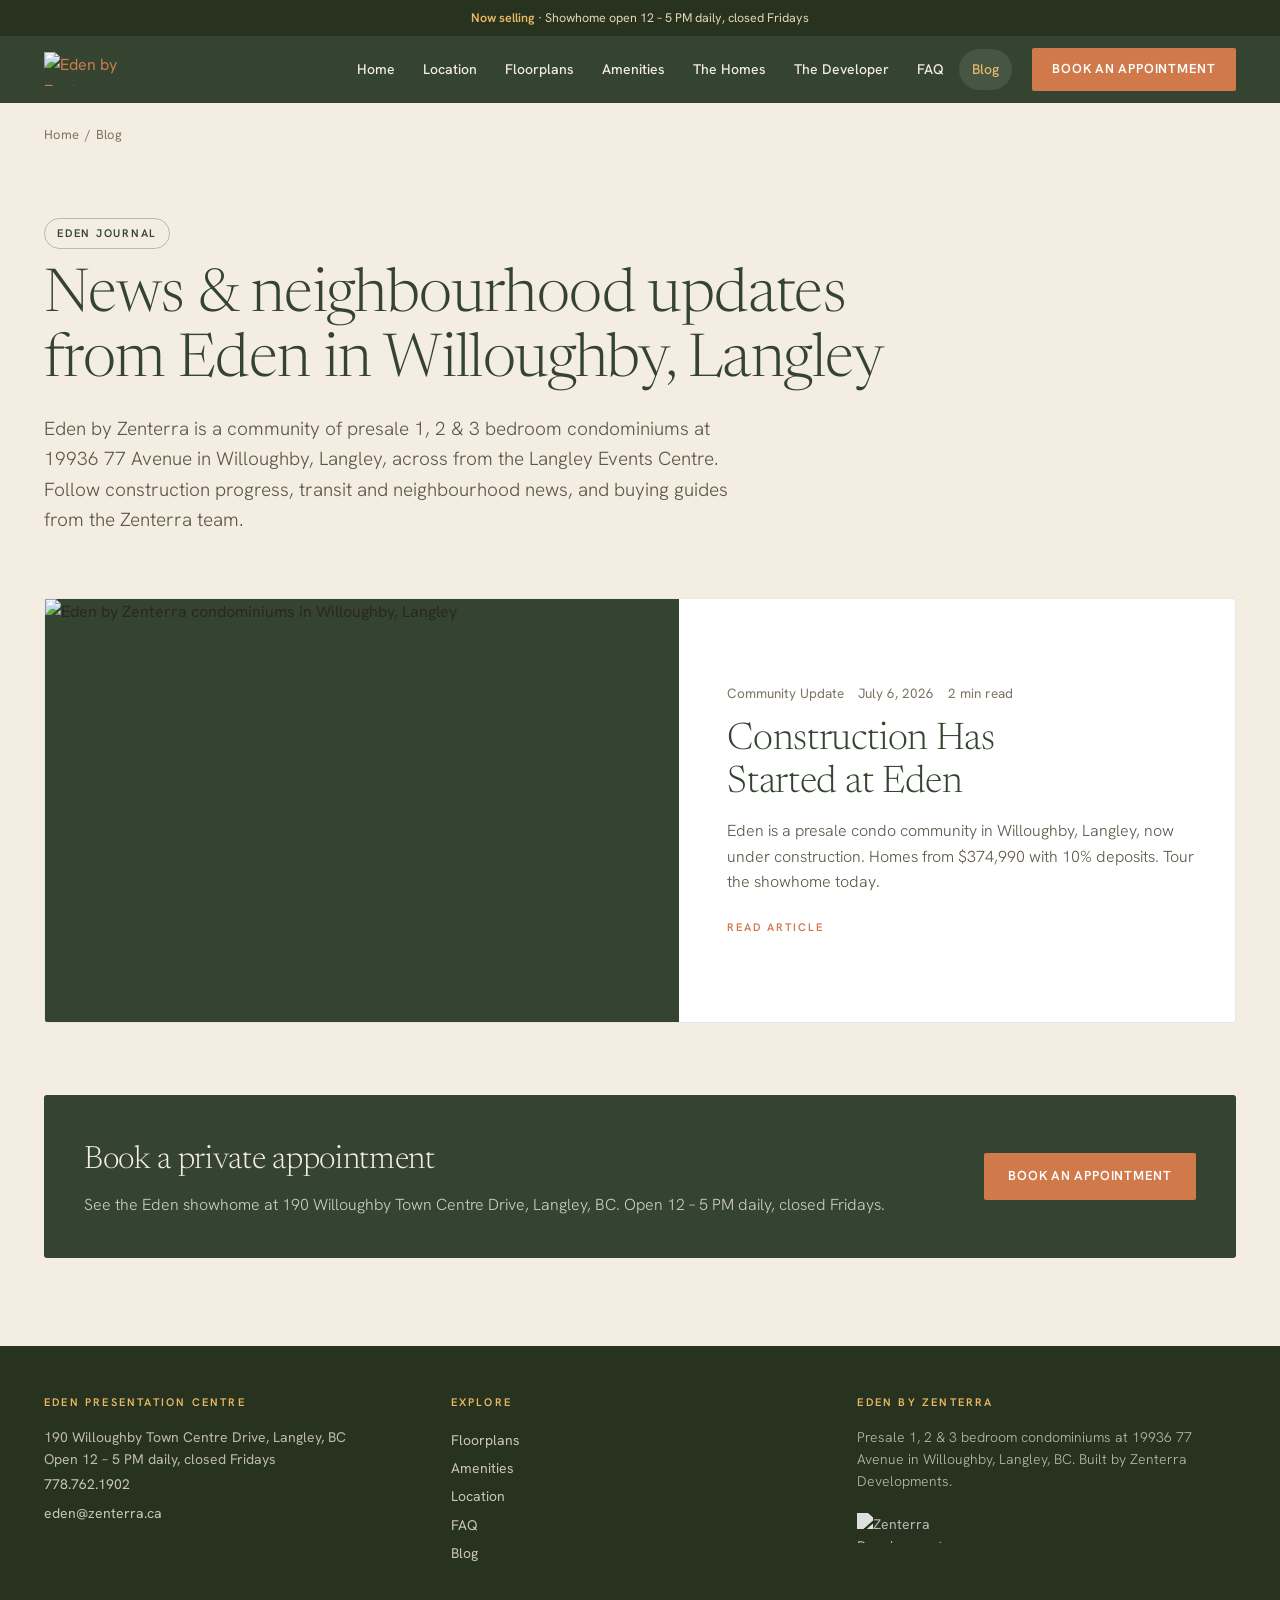
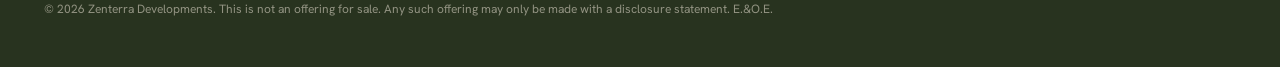
==== blog/index.html @ e9883ca7 "Add the static Eden blog so /blog stops 404ing. Vercel serves this repository root with cleanUrls an" ====
<!DOCTYPE html>
<html lang="en-CA">
<head>
<meta charset="utf-8">
<meta name="viewport" content="width=device-width, initial-scale=1, viewport-fit=cover">
<title>Eden by Zenterra Blog | Willoughby, Langley Condo News &amp; Updates</title>
<meta name="description" content="News, construction updates and neighbourhood guides for Eden by Zenterra, presale 1, 2 &amp; 3 bedroom condos in Willoughby, Langley, BC.">
<link rel="canonical" href="https://www.edenbyzenterra.ca/blog">
<meta name="robots" content="index, follow, max-image-preview:large, max-snippet:-1, max-video-preview:-1">
<link rel="alternate" type="application/rss+xml" title="Eden by Zenterra Blog" href="https://www.edenbyzenterra.ca/blog/feed.xml">
<meta property="og:site_name" content="Eden by Zenterra">
<meta property="og:locale" content="en_CA">
<meta property="og:type" content="website">
<meta property="og:title" content="Eden by Zenterra Blog">
<meta property="og:description" content="News, construction updates and neighbourhood guides for Eden by Zenterra, presale 1, 2 &amp; 3 bedroom condos in Willoughby, Langley, BC.">
<meta property="og:url" content="https://www.edenbyzenterra.ca/blog">
<meta property="og:image" content="https://zenterra.ca/wp-content/uploads/2026/08/Eden-1.png">
<meta name="twitter:card" content="summary_large_image">
<meta name="twitter:site" content="@ZenterraDev">
<link rel="preconnect" href="https://res.cloudinary.com">
<link rel="preconnect" href="https://fonts.googleapis.com">
<link rel="preconnect" href="https://fonts.gstatic.com" crossorigin>
<link rel="preload" as="image" href="https://zenterra.ca/wp-content/uploads/2026/08/Eden-1.png" fetchpriority="high">
<link href="https://fonts.googleapis.com/css2?family=Newsreader:opsz,wght@6..72,300;6..72,400;6..72,500&amp;family=Hanken+Grotesk:wght@300;400;500;600&amp;display=swap" rel="stylesheet">
<style>
:root{--moss:#344431;--moss-2:#28331f;--sage:#949575;--terra:#d07a4c;--clay:#b0765e;--wheat:#e8b866;--sand:#e4d4b4;--ivory:#f4ede1;--ivory-2:#efe6d6;--ink:#2b2721;--muted:#5c5647;--serif:'Newsreader',Georgia,'Times New Roman',serif;--sans:'Hanken Grotesk',system-ui,-apple-system,sans-serif}
*{box-sizing:border-box}html{-webkit-text-size-adjust:100%}body{margin:0;font-family:var(--sans);color:var(--ink);background:var(--ivory);-webkit-font-smoothing:antialiased;line-height:1.6}
a{color:var(--terra);text-decoration:none}a:hover{color:var(--clay)}img{max-width:100%;height:auto;display:block}
.skip{position:absolute;left:-9999px}.skip:focus{left:16px;top:16px;z-index:99;background:#fff;padding:10px 14px}
.hd{position:sticky;top:0;z-index:40;background:var(--moss);color:var(--ivory)}
.ann{background:var(--moss-2);color:var(--sand);font-size:12.5px;text-align:center;padding:8px 16px;cursor:default}.ann strong{color:var(--wheat);font-weight:600}
.bar{max-width:1240px;margin:0 auto;padding:12px 24px;display:flex;align-items:center;gap:20px}
.logo img{height:34px;width:auto}.nav{display:flex;gap:2px;margin-left:auto;flex-wrap:nowrap}
.nav a{white-space:nowrap;color:var(--ivory);font-size:14px;font-weight:500;padding:8px 12px;border-radius:999px;border:1px solid transparent;transition:background .25s,border-color .25s}
.nav a:hover{color:#fff;background:rgba(255,255,255,.14);border-color:rgba(255,255,255,.3)}.nav a[aria-current]{color:var(--wheat);background:rgba(255,255,255,.09)}
.btn{white-space:nowrap;display:inline-flex;align-items:center;justify-content:center;gap:8px;background:var(--terra);color:#fff;padding:13px 24px;border-radius:2px;font-size:13px;letter-spacing:.06em;text-transform:uppercase;font-weight:600;transition:background .2s}.btn:hover{background:var(--clay);color:#fff}
.btn-ghost{background:transparent;border:1px solid rgba(52,68,49,.35);color:var(--moss)}.btn-ghost:hover{background:var(--moss);color:var(--ivory)}
.hd .btn{padding:11px 20px}
@media(max-width:1180px){.nav{display:none}.hd .btn{margin-left:auto;padding:10px 14px;font-size:12px}}
.wrap{max-width:1240px;margin:0 auto;padding:0 24px}
.crumbs{font-size:13px;color:#7c7563;padding:22px 0 0;display:flex;flex-wrap:wrap;gap:6px}.crumbs a{color:#7c7563}.crumbs a:hover{color:var(--moss)}
.pill{white-space:nowrap;display:inline-block;font-size:11px;letter-spacing:.16em;text-transform:uppercase;font-weight:600;color:var(--moss);border:1px solid rgba(52,68,49,.3);border-radius:999px;padding:6px 12px}
h1,h2,h3{font-family:var(--serif);font-weight:300;color:var(--moss);letter-spacing:-.01em;text-wrap:balance}
.lede{font-size:clamp(17px,1.6vw,19px);color:var(--muted);font-weight:300;max-width:720px;text-wrap:pretty}
.meta{font-size:13.5px;color:#7c7563;display:flex;flex-wrap:wrap;gap:6px 14px}
.bhero{padding:clamp(36px,6vw,72px) 0 clamp(28px,4vw,44px)}.bhero h1{font-size:clamp(34px,5vw,60px);line-height:1.08;margin:16px 0 18px}
.feat{display:grid;grid-template-columns:minmax(0,1.25fr) minmax(0,1fr);gap:clamp(22px,4vw,48px);align-items:center;background:#fff;border:1px solid rgba(52,68,49,.12);border-radius:3px;overflow:hidden;color:inherit;transition:box-shadow .3s,transform .3s}
.feat:hover,.card:hover{box-shadow:0 14px 32px rgba(28,38,26,.14);transform:translateY(-3px);color:inherit}
.feat .ph{aspect-ratio:3/2;background:var(--moss)}.feat .ph img,.card .ph img{width:100%;height:100%;object-fit:cover}.feat .tx{padding:clamp(22px,3vw,40px) clamp(22px,3vw,40px) clamp(22px,3vw,40px) 0}
.feat h2{font-size:clamp(26px,3vw,38px);line-height:1.15;margin:14px 0 12px}.feat p{color:var(--muted);font-weight:300;margin:0 0 18px}
@media(max-width:820px){.feat{grid-template-columns:1fr}.feat .tx{padding:0 22px 26px}}
.grid{display:grid;grid-template-columns:repeat(auto-fill,minmax(min(100%,320px),1fr));gap:clamp(18px,2.4vw,28px);margin:clamp(28px,4vw,44px) 0 0}
.card{background:#fff;border:1px solid rgba(52,68,49,.1);border-radius:3px;overflow:hidden;color:inherit;display:flex;flex-direction:column;transition:box-shadow .3s,transform .3s}.card .ph{aspect-ratio:3/2;background:var(--moss)}
.card .tx{padding:20px 22px 24px;display:flex;flex-direction:column;gap:10px;flex:1}.card h3{font-size:22px;line-height:1.2;margin:0;font-weight:400}.card p{margin:0;color:var(--muted);font-size:15px;font-weight:300}
.more{margin-top:auto;font-size:11px;letter-spacing:.18em;text-transform:uppercase;color:var(--terra);font-weight:600}
.ahead{padding:clamp(20px,3vw,32px) 0 clamp(22px,3vw,32px);max-width:860px}.ahead h1{font-size:clamp(34px,5vw,58px);line-height:1.08;margin:16px 0 16px}
.acover{aspect-ratio:16/9;background:var(--moss);border-radius:3px;overflow:hidden}.acover img{width:100%;height:100%;object-fit:cover}
.alay{display:grid;grid-template-columns:minmax(0,720px) minmax(0,320px);gap:clamp(28px,5vw,72px);justify-content:space-between;padding:clamp(28px,4vw,48px) 0 clamp(40px,6vw,80px)}
@media(max-width:980px){.alay{grid-template-columns:minmax(0,1fr)}.aside{display:none}}
.facts{background:#fff;border:1px solid rgba(52,68,49,.14);border-radius:3px;padding:22px 26px;margin:0 0 34px}.facts h2{font-size:13px;letter-spacing:.18em;text-transform:uppercase;font-family:var(--sans);font-weight:600;color:var(--moss);margin:0 0 12px}
.facts ul{margin:0;padding:0;list-style:none;display:grid;gap:9px}.facts li{position:relative;padding-left:20px;font-size:15.5px}.facts li:before{content:'';position:absolute;left:2px;top:.62em;width:7px;height:7px;border-radius:50%;background:var(--terra)}
.prose{font-size:17.5px;line-height:1.75;color:#3a352c;font-weight:300}.prose h2{font-size:clamp(26px,2.6vw,32px);line-height:1.2;margin:1.7em 0 .5em}.prose h3{font-size:22px;font-weight:400;margin:1.5em 0 .4em}
.prose p{margin:0 0 1.1em}.prose strong{font-weight:600;color:var(--ink)}.prose img{border-radius:3px;margin:1.6em 0}.prose ul{padding-left:0;list-style:none;margin:0 0 1.2em}.prose li{position:relative;padding-left:22px;margin:0 0 .45em}
.prose li:before{content:'';position:absolute;left:3px;top:.68em;width:7px;height:7px;border-radius:50%;border:1.5px solid var(--terra)}.prose a{text-decoration:underline;text-underline-offset:3px}
.aside .stick{position:sticky;top:110px;background:var(--moss);color:var(--ivory);border-radius:3px;padding:28px}.aside h2{color:var(--ivory);font-size:26px;line-height:1.2;margin:0 0 10px}.aside p{color:rgba(244,237,225,.82);font-size:15px;margin:0 0 18px;font-weight:300}
.aside .btn{width:100%}.aside .nap{font-size:14px;margin-top:20px;padding-top:18px;border-top:1px solid rgba(244,237,225,.2);color:rgba(244,237,225,.85)}.aside .nap a{color:var(--wheat)}
.cta{background:var(--moss);color:var(--ivory);border-radius:3px;padding:clamp(26px,4vw,40px);margin:40px 0 0;display:flex;flex-wrap:wrap;align-items:center;justify-content:space-between;gap:20px}
.cta h2{color:var(--ivory);font-size:clamp(24px,2.6vw,32px);margin:0 0 6px}.cta p{margin:0;color:rgba(244,237,225,.82);font-weight:300}
.faq{margin:48px 0 0}.faq>h2{font-size:clamp(26px,2.6vw,34px);margin:0 0 18px}.faq details{background:#fff;border:1px solid rgba(52,68,49,.12);border-radius:3px;margin:0 0 10px;transition:border-color .25s,box-shadow .25s}
.faq details:hover{border-color:rgba(52,68,49,.3);box-shadow:0 8px 22px -14px rgba(28,38,26,.35)}.faq summary{cursor:pointer;list-style:none;padding:18px 52px 18px 22px;font-family:var(--serif);font-size:19px;color:var(--moss);position:relative}
.faq summary::-webkit-details-marker{display:none}.faq summary:after{content:'+';position:absolute;right:22px;top:50%;transform:translateY(-50%);font-family:var(--sans);font-size:22px;color:var(--terra)}.faq details[open] summary:after{content:'\2013'}
.faq .ans{padding:0 22px 20px;color:var(--muted);font-weight:300;font-size:16px}
.rel{background:var(--ivory-2);padding:clamp(44px,6vw,80px) 0}.rel h2{font-size:clamp(26px,3vw,36px);margin:0}
.ft{background:var(--moss-2);color:rgba(233,226,212,.78);padding:48px 0 calc(48px + env(safe-area-inset-bottom));font-size:14px}.ft .cols{display:grid;grid-template-columns:repeat(auto-fit,minmax(min(100%,220px),1fr));gap:28px}
.ft h2{font-family:var(--sans);font-size:11px;letter-spacing:.2em;text-transform:uppercase;color:var(--wheat);font-weight:600;margin:0 0 14px}.ft a{color:rgba(233,226,212,.85);display:block;padding:3px 0}.ft a:hover{color:#fff}.ft .zl{height:30px;width:auto;margin-top:20px;filter:brightness(0) invert(1);opacity:.85}
.mbar{display:none}@media(max-width:900px){.mbar{display:flex;position:fixed;left:0;right:0;bottom:0;z-index:50;gap:8px;padding:10px 12px calc(10px + env(safe-area-inset-bottom));background:rgba(40,51,31,.96)}.mbar a{flex:1}.mbar .btn{padding:14px 10px}.mbar .call{flex:0 0 auto;background:transparent;border:1px solid rgba(244,237,225,.4);color:var(--ivory)}body{padding-bottom:74px}}
:focus-visible{outline:2px solid var(--terra);outline-offset:2px}
</style>
<script type="application/ld+json">{"@context":"https://schema.org","@type":["Blog","CollectionPage"],"@id":"https://www.edenbyzenterra.ca/blog#blog","name":"Eden by Zenterra Blog","url":"https://www.edenbyzenterra.ca/blog","description":"News, construction updates and neighbourhood guides for Eden by Zenterra, presale 1, 2 & 3 bedroom condos in Willoughby, Langley, BC.","inLanguage":"en-CA","publisher":{"@type":"Organization","@id":"https://zenterra.ca/#organization","name":"Zenterra Developments","url":"https://zenterra.ca/","logo":{"@type":"ImageObject","url":"https://res.cloudinary.com/jvsvq2qw/image/upload/f_auto,q_auto,w_600/v1787251810/zenterra-logo_qqwugd.png"}},"about":{"@type":"ApartmentComplex","@id":"https://www.edenbyzenterra.ca/#eden","name":"Eden by Zenterra","url":"https://www.edenbyzenterra.ca/"},"blogPost":[{"@type":"BlogPosting","headline":"Construction Has Started at Eden","url":"https://www.edenbyzenterra.ca/blog/construction-has-started-at-eden","datePublished":"2026-07-06","dateModified":"2026-08-19","image":"https://zenterra.ca/wp-content/uploads/2026/08/Eden-1.png"}]}</script>
<script type="application/ld+json">{"@context":"https://schema.org","@type":"BreadcrumbList","itemListElement":[{"@type":"ListItem","position":1,"name":"Home","item":"https://www.edenbyzenterra.ca/"},{"@type":"ListItem","position":2,"name":"Blog","item":"https://www.edenbyzenterra.ca/blog"}]}</script>
<script>window.dataLayer=window.dataLayer||[];window.dataLayer.push({event:'page_view',page_path:"/blog",page_title:"Eden by Zenterra Blog | Willoughby, Langley Condo News & Updates",page_section:'blog'});(function(){var d=0;function g(){if(d)return;d=1;var s=document.createElement('script');s.async=true;s.src='https://www.googletagmanager.com/gtm.js?id=GTM-M4MNHS77';window.dataLayer.push({'gtm.start':Date.now(),event:'gtm.js'});document.head.appendChild(s);}addEventListener('load',function(){setTimeout(g,1200)});['pointerdown','keydown','touchstart'].forEach(function(e){addEventListener(e,g,{once:true,passive:true})});document.addEventListener('click',function(e){var a=e.target.closest&&e.target.closest('[data-cta]');if(a)window.dataLayer.push({event:'book_click',cta_location:a.getAttribute('data-cta'),page_path:"/blog"})});})();</script>
<script>(function(){var p=location.pathname,i=p.indexOf('/export/site/');if(i<0)return;var base=p.slice(0,i+13);document.addEventListener('DOMContentLoaded',function(){[].forEach.call(document.querySelectorAll('a[href^="/"]'),function(a){var h=a.getAttribute('href'),hash='',k=h.indexOf('#');if(k>=0){hash=h.slice(k);h=h.slice(0,k);}h=h.replace(/^\/+|\/+$/g,'');a.setAttribute('href',base+(h?h+'/':'')+'index.html'+hash);});});})();</script>
</head>
<body>
<a class="skip" href="#main">Skip to content</a>
<header class="hd">
<div class="ann"><strong>Now selling</strong> · Showhome open 12 – 5 PM daily, closed Fridays</div>
<div class="bar"><a class="logo" href="/" aria-label="Eden by Zenterra home"><img src="https://res.cloudinary.com/jvsvq2qw/image/upload/f_auto,q_auto,w_600/v1787251813/eden-logo-ivory_pziaut.png" alt="Eden by Zenterra" width="120" height="34"></a>
<nav class="nav" aria-label="Main"><a href="/">Home</a><a href="/#location">Location</a><a href="/#floorplans">Floorplans</a><a href="/#amenities">Amenities</a><a href="/#homes">The Homes</a><a href="/#developer">The Developer</a><a href="/#faq">FAQ</a><a href="/blog" aria-current="page">Blog</a></nav><a class="btn" href="/#register" data-cta="header">Book an appointment</a></div>
</header>
<main id="main"><div class="wrap"><nav class="crumbs" aria-label="Breadcrumb"><a href="/">Home</a><span aria-hidden="true">/</span><span aria-current="page">Blog</span></nav><header class="bhero"><span class="pill">Eden journal</span><h1>News &amp; neighbourhood updates from Eden in Willoughby, Langley</h1><p class="lede">Eden by Zenterra is a community of presale 1, 2 &amp; 3 bedroom condominiums at 19936 77 Avenue in Willoughby, Langley, across from the Langley Events Centre. Follow construction progress, transit and neighbourhood news, and buying guides from the Zenterra team.</p></header><a class="feat" href="/blog/construction-has-started-at-eden"><div class="ph"><img src="https://zenterra.ca/wp-content/uploads/2026/08/Eden-1.png" alt="Eden by Zenterra condominiums in Willoughby, Langley" width="1200" height="800" fetchpriority="high"></div><div class="tx"><span class="meta"><span>Community Update</span><time datetime="2026-07-06">July 6, 2026</time><span>2 min read</span></span><h2>Construction Has Started at Eden</h2><p>Eden is a presale condo community in Willoughby, Langley, now under construction. Homes from $374,990 with 10% deposits. Tour the showhome today.</p><span class="more">Read article</span></div></a><section class="cta" style="margin:clamp(40px,6vw,72px) 0 clamp(48px,7vw,88px)"><div><h2>Book a private appointment</h2><p>See the Eden showhome at 190 Willoughby Town Centre Drive, Langley, BC. Open 12 – 5 PM daily, closed Fridays.</p></div><a class="btn" href="/#register" data-cta="blog-index">Book an appointment</a></section></div></main><footer class="ft"><div class="wrap cols"><div><h2>Eden presentation centre</h2><address style="font-style:normal">190 Willoughby Town Centre Drive, Langley, BC<br>Open 12 – 5 PM daily, closed Fridays<br><a href="tel:+17787621902">778.762.1902</a><a href="mailto:eden@zenterra.ca">eden@zenterra.ca</a></address></div><div><h2>Explore</h2><a href="/#floorplans">Floorplans</a><a href="/#amenities">Amenities</a><a href="/#location">Location</a><a href="/#faq">FAQ</a><a href="/blog">Blog</a></div><div><h2>Eden by Zenterra</h2><p style="margin:0;font-weight:300">Presale 1, 2 &amp; 3 bedroom condominiums at 19936 77 Avenue in Willoughby, Langley, BC. Built by Zenterra Developments.</p><img class="zl" src="https://res.cloudinary.com/jvsvq2qw/image/upload/f_auto,q_auto,w_600/v1787251810/zenterra-logo_qqwugd.png" alt="Zenterra Developments" width="140" height="30" loading="lazy"></div></div><p class="wrap" style="margin-top:32px;font-size:12px;opacity:.7">© 2026 Zenterra Developments. This is not an offering for sale. Any such offering may only be made with a disclosure statement. E.&amp;O.E.</p></footer>
<div class="mbar"><a class="btn" href="/#register" data-cta="mobile-bar">Book an appointment</a><a class="btn call" href="tel:+17787621902" data-cta="mobile-call" aria-label="Call the Eden sales team">Call</a></div>
</body>
</html>
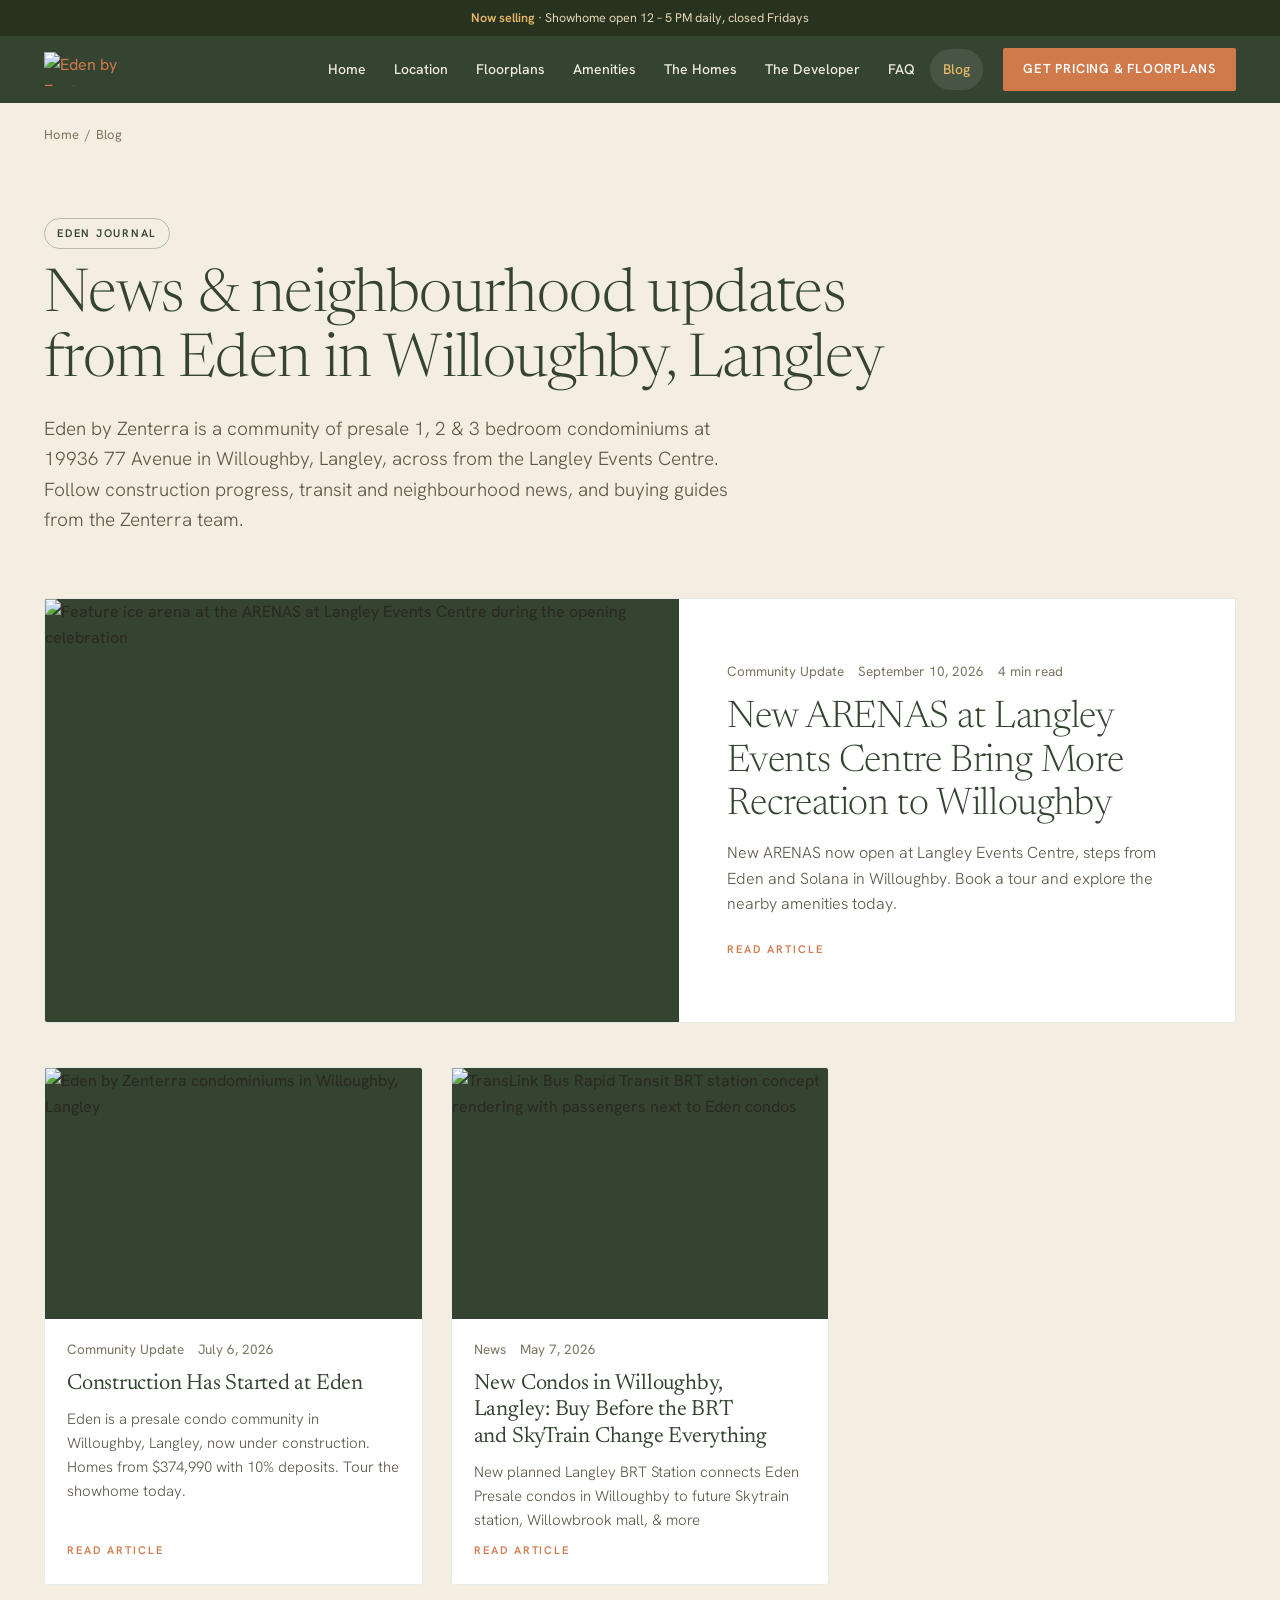
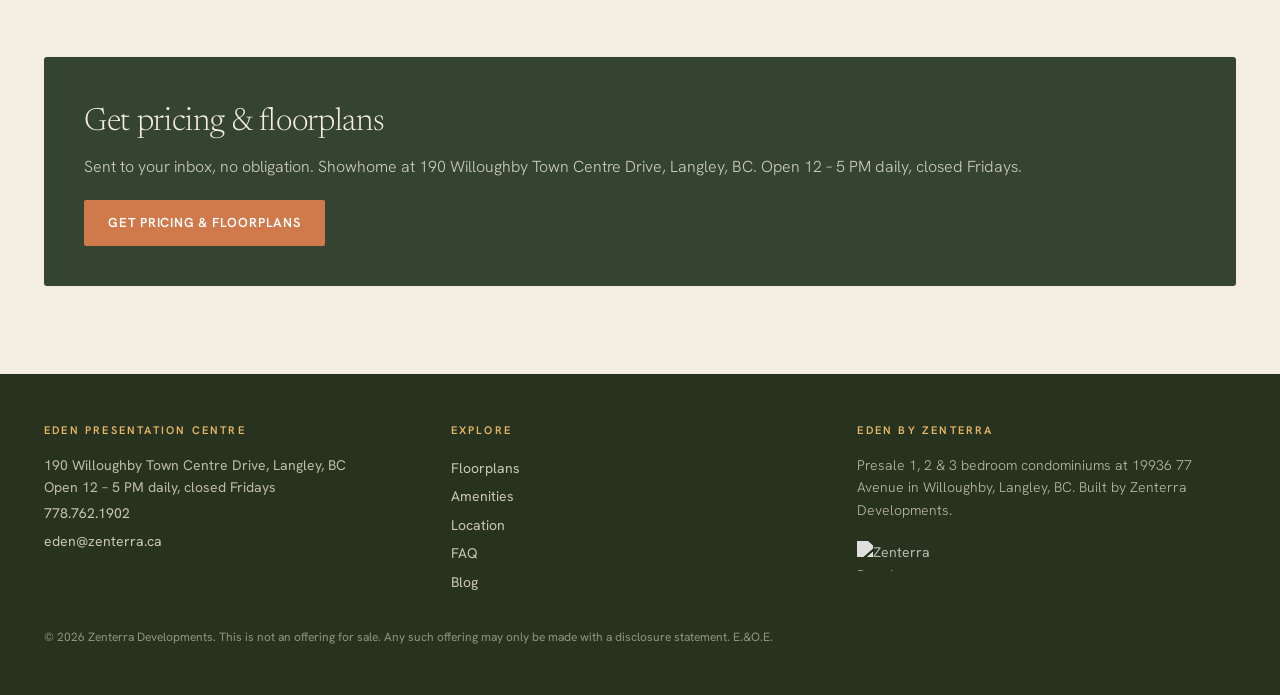
==== commit de5928a0: "Add files via upload" ====
--- a/blog/index.html
+++ b/blog/index.html
@@ -14,13 +14,13 @@
 <meta property="og:title" content="Eden by Zenterra Blog">
 <meta property="og:description" content="News, construction updates and neighbourhood guides for Eden by Zenterra, presale 1, 2 &amp; 3 bedroom condos in Willoughby, Langley, BC.">
 <meta property="og:url" content="https://www.edenbyzenterra.ca/blog">
-<meta property="og:image" content="https://zenterra.ca/wp-content/uploads/2026/08/Eden-1.png">
+<meta property="og:image" content="https://zenterra.ca/wp-content/uploads/2026/09/arenas-langley-events-centre-feature-rink.jpg">
 <meta name="twitter:card" content="summary_large_image">
 <meta name="twitter:site" content="@ZenterraDev">
 <link rel="preconnect" href="https://res.cloudinary.com">
 <link rel="preconnect" href="https://fonts.googleapis.com">
 <link rel="preconnect" href="https://fonts.gstatic.com" crossorigin>
-<link rel="preload" as="image" href="https://zenterra.ca/wp-content/uploads/2026/08/Eden-1.png" fetchpriority="high">
+<link rel="preload" as="image" href="https://zenterra.ca/wp-content/uploads/2026/09/arenas-langley-events-centre-feature-rink.jpg" fetchpriority="high">
 <link href="https://fonts.googleapis.com/css2?family=Newsreader:opsz,wght@6..72,300;6..72,400;6..72,500&amp;family=Hanken+Grotesk:wght@300;400;500;600&amp;display=swap" rel="stylesheet">
 <style>
 :root{--moss:#344431;--moss-2:#28331f;--sage:#949575;--terra:#d07a4c;--clay:#b0765e;--wheat:#e8b866;--sand:#e4d4b4;--ivory:#f4ede1;--ivory-2:#efe6d6;--ink:#2b2721;--muted:#5c5647;--serif:'Newsreader',Georgia,'Times New Roman',serif;--sans:'Hanken Grotesk',system-ui,-apple-system,sans-serif}
@@ -76,7 +76,7 @@
 .mbar{display:none}@media(max-width:900px){.mbar{display:flex;position:fixed;left:0;right:0;bottom:0;z-index:50;gap:8px;padding:10px 12px calc(10px + env(safe-area-inset-bottom));background:rgba(40,51,31,.96)}.mbar a{flex:1}.mbar .btn{padding:14px 10px}.mbar .call{flex:0 0 auto;background:transparent;border:1px solid rgba(244,237,225,.4);color:var(--ivory)}body{padding-bottom:74px}}
 :focus-visible{outline:2px solid var(--terra);outline-offset:2px}
 </style>
-<script type="application/ld+json">{"@context":"https://schema.org","@type":["Blog","CollectionPage"],"@id":"https://www.edenbyzenterra.ca/blog#blog","name":"Eden by Zenterra Blog","url":"https://www.edenbyzenterra.ca/blog","description":"News, construction updates and neighbourhood guides for Eden by Zenterra, presale 1, 2 & 3 bedroom condos in Willoughby, Langley, BC.","inLanguage":"en-CA","publisher":{"@type":"Organization","@id":"https://zenterra.ca/#organization","name":"Zenterra Developments","url":"https://zenterra.ca/","logo":{"@type":"ImageObject","url":"https://res.cloudinary.com/jvsvq2qw/image/upload/f_auto,q_auto,w_600/v1787251810/zenterra-logo_qqwugd.png"}},"about":{"@type":"ApartmentComplex","@id":"https://www.edenbyzenterra.ca/#eden","name":"Eden by Zenterra","url":"https://www.edenbyzenterra.ca/"},"blogPost":[{"@type":"BlogPosting","headline":"Construction Has Started at Eden","url":"https://www.edenbyzenterra.ca/blog/construction-has-started-at-eden","datePublished":"2026-07-06","dateModified":"2026-08-19","image":"https://zenterra.ca/wp-content/uploads/2026/08/Eden-1.png"}]}</script>
+<script type="application/ld+json">{"@context":"https://schema.org","@type":["Blog","CollectionPage"],"@id":"https://www.edenbyzenterra.ca/blog#blog","name":"Eden by Zenterra Blog","url":"https://www.edenbyzenterra.ca/blog","description":"News, construction updates and neighbourhood guides for Eden by Zenterra, presale 1, 2 & 3 bedroom condos in Willoughby, Langley, BC.","inLanguage":"en-CA","publisher":{"@type":"Organization","@id":"https://zenterra.ca/#organization","name":"Zenterra Developments","url":"https://zenterra.ca/","logo":{"@type":"ImageObject","url":"https://res.cloudinary.com/jvsvq2qw/image/upload/f_auto,q_auto,w_600/v1787251810/zenterra-logo_qqwugd.png"}},"about":{"@type":"ApartmentComplex","@id":"https://www.edenbyzenterra.ca/#eden","name":"Eden by Zenterra","url":"https://www.edenbyzenterra.ca/"},"blogPost":[{"@type":"BlogPosting","headline":"New ARENAS at Langley Events Centre Bring More Recreation to Willoughby","url":"https://www.edenbyzenterra.ca/blog/new-arenas-at-langley-events-centre-willoughby","datePublished":"2026-09-10","dateModified":"2026-09-21","image":"https://zenterra.ca/wp-content/uploads/2026/09/arenas-langley-events-centre-feature-rink.jpg"},{"@type":"BlogPosting","headline":"Construction Has Started at Eden","url":"https://www.edenbyzenterra.ca/blog/construction-has-started-at-eden","datePublished":"2026-07-06","dateModified":"2026-08-19","image":"https://zenterra.ca/wp-content/uploads/2026/08/Eden-1.png"},{"@type":"BlogPosting","headline":"New Condos in Willoughby, Langley: Buy Before the BRT and SkyTrain Change Everything","url":"https://www.edenbyzenterra.ca/blog/langley-brt-station-coming-next-to-eden-presale-condos","datePublished":"2026-05-07","dateModified":"2026-07-06","image":"https://zenterra.ca/wp-content/uploads/2026/05/Centre_Day_No-Red.jpg"}]}</script>
 <script type="application/ld+json">{"@context":"https://schema.org","@type":"BreadcrumbList","itemListElement":[{"@type":"ListItem","position":1,"name":"Home","item":"https://www.edenbyzenterra.ca/"},{"@type":"ListItem","position":2,"name":"Blog","item":"https://www.edenbyzenterra.ca/blog"}]}</script>
 <script>window.dataLayer=window.dataLayer||[];window.dataLayer.push({event:'page_view',page_path:"/blog",page_title:"Eden by Zenterra Blog | Willoughby, Langley Condo News & Updates",page_section:'blog'});(function(){var d=0;function g(){if(d)return;d=1;var s=document.createElement('script');s.async=true;s.src='https://www.googletagmanager.com/gtm.js?id=GTM-M4MNHS77';window.dataLayer.push({'gtm.start':Date.now(),event:'gtm.js'});document.head.appendChild(s);}addEventListener('load',function(){setTimeout(g,1200)});['pointerdown','keydown','touchstart'].forEach(function(e){addEventListener(e,g,{once:true,passive:true})});document.addEventListener('click',function(e){var a=e.target.closest&&e.target.closest('[data-cta]');if(a)window.dataLayer.push({event:'book_click',cta_location:a.getAttribute('data-cta'),page_path:"/blog"})});})();</script>
 <script>(function(){var p=location.pathname,i=p.indexOf('/export/site/');if(i<0)return;var base=p.slice(0,i+13);document.addEventListener('DOMContentLoaded',function(){[].forEach.call(document.querySelectorAll('a[href^="/"]'),function(a){var h=a.getAttribute('href'),hash='',k=h.indexOf('#');if(k>=0){hash=h.slice(k);h=h.slice(0,k);}h=h.replace(/^\/+|\/+$/g,'');a.setAttribute('href',base+(h?h+'/':'')+'index.html'+hash);});});})();</script>
@@ -86,9 +86,9 @@
 <header class="hd">
 <div class="ann"><strong>Now selling</strong> · Showhome open 12 – 5 PM daily, closed Fridays</div>
 <div class="bar"><a class="logo" href="/" aria-label="Eden by Zenterra home"><img src="https://res.cloudinary.com/jvsvq2qw/image/upload/f_auto,q_auto,w_600/v1787251813/eden-logo-ivory_pziaut.png" alt="Eden by Zenterra" width="120" height="34"></a>
-<nav class="nav" aria-label="Main"><a href="/">Home</a><a href="/#location">Location</a><a href="/#floorplans">Floorplans</a><a href="/#amenities">Amenities</a><a href="/#homes">The Homes</a><a href="/#developer">The Developer</a><a href="/#faq">FAQ</a><a href="/blog" aria-current="page">Blog</a></nav><a class="btn" href="/#register" data-cta="header">Book an appointment</a></div>
+<nav class="nav" aria-label="Main"><a href="/">Home</a><a href="/#location">Location</a><a href="/#floorplans">Floorplans</a><a href="/#amenities">Amenities</a><a href="/#homes">The Homes</a><a href="/#developer">The Developer</a><a href="/#faq">FAQ</a><a href="/blog" aria-current="page">Blog</a></nav><a class="btn" href="/?get=pricing&from=blog_header" data-cta="header">Get pricing &amp; floorplans</a></div>
 </header>
-<main id="main"><div class="wrap"><nav class="crumbs" aria-label="Breadcrumb"><a href="/">Home</a><span aria-hidden="true">/</span><span aria-current="page">Blog</span></nav><header class="bhero"><span class="pill">Eden journal</span><h1>News &amp; neighbourhood updates from Eden in Willoughby, Langley</h1><p class="lede">Eden by Zenterra is a community of presale 1, 2 &amp; 3 bedroom condominiums at 19936 77 Avenue in Willoughby, Langley, across from the Langley Events Centre. Follow construction progress, transit and neighbourhood news, and buying guides from the Zenterra team.</p></header><a class="feat" href="/blog/construction-has-started-at-eden"><div class="ph"><img src="https://zenterra.ca/wp-content/uploads/2026/08/Eden-1.png" alt="Eden by Zenterra condominiums in Willoughby, Langley" width="1200" height="800" fetchpriority="high"></div><div class="tx"><span class="meta"><span>Community Update</span><time datetime="2026-07-06">July 6, 2026</time><span>2 min read</span></span><h2>Construction Has Started at Eden</h2><p>Eden is a presale condo community in Willoughby, Langley, now under construction. Homes from $374,990 with 10% deposits. Tour the showhome today.</p><span class="more">Read article</span></div></a><section class="cta" style="margin:clamp(40px,6vw,72px) 0 clamp(48px,7vw,88px)"><div><h2>Book a private appointment</h2><p>See the Eden showhome at 190 Willoughby Town Centre Drive, Langley, BC. Open 12 – 5 PM daily, closed Fridays.</p></div><a class="btn" href="/#register" data-cta="blog-index">Book an appointment</a></section></div></main><footer class="ft"><div class="wrap cols"><div><h2>Eden presentation centre</h2><address style="font-style:normal">190 Willoughby Town Centre Drive, Langley, BC<br>Open 12 – 5 PM daily, closed Fridays<br><a href="tel:+17787621902">778.762.1902</a><a href="mailto:eden@zenterra.ca">eden@zenterra.ca</a></address></div><div><h2>Explore</h2><a href="/#floorplans">Floorplans</a><a href="/#amenities">Amenities</a><a href="/#location">Location</a><a href="/#faq">FAQ</a><a href="/blog">Blog</a></div><div><h2>Eden by Zenterra</h2><p style="margin:0;font-weight:300">Presale 1, 2 &amp; 3 bedroom condominiums at 19936 77 Avenue in Willoughby, Langley, BC. Built by Zenterra Developments.</p><img class="zl" src="https://res.cloudinary.com/jvsvq2qw/image/upload/f_auto,q_auto,w_600/v1787251810/zenterra-logo_qqwugd.png" alt="Zenterra Developments" width="140" height="30" loading="lazy"></div></div><p class="wrap" style="margin-top:32px;font-size:12px;opacity:.7">© 2026 Zenterra Developments. This is not an offering for sale. Any such offering may only be made with a disclosure statement. E.&amp;O.E.</p></footer>
-<div class="mbar"><a class="btn" href="/#register" data-cta="mobile-bar">Book an appointment</a><a class="btn call" href="tel:+17787621902" data-cta="mobile-call" aria-label="Call the Eden sales team">Call</a></div>
+<main id="main"><div class="wrap"><nav class="crumbs" aria-label="Breadcrumb"><a href="/">Home</a><span aria-hidden="true">/</span><span aria-current="page">Blog</span></nav><header class="bhero"><span class="pill">Eden journal</span><h1>News &amp; neighbourhood updates from Eden in Willoughby, Langley</h1><p class="lede">Eden by Zenterra is a community of presale 1, 2 &amp; 3 bedroom condominiums at 19936 77 Avenue in Willoughby, Langley, across from the Langley Events Centre. Follow construction progress, transit and neighbourhood news, and buying guides from the Zenterra team.</p></header><a class="feat" href="/blog/new-arenas-at-langley-events-centre-willoughby"><div class="ph"><img src="https://zenterra.ca/wp-content/uploads/2026/09/arenas-langley-events-centre-feature-rink.jpg" alt="Feature ice arena at the ARENAS at Langley Events Centre during the opening celebration" width="1200" height="800" fetchpriority="high"></div><div class="tx"><span class="meta"><span>Community Update</span><time datetime="2026-09-10">September 10, 2026</time><span>4 min read</span></span><h2>New ARENAS at Langley Events Centre Bring More Recreation to Willoughby</h2><p>New ARENAS now open at Langley Events Centre, steps from Eden and Solana in Willoughby. Book a tour and explore the nearby amenities today.</p><span class="more">Read article</span></div></a><div class="grid"><a class="card" href="/blog/construction-has-started-at-eden"><div class="ph"><img src="https://zenterra.ca/wp-content/uploads/2026/08/Eden-1.png" alt="Eden by Zenterra condominiums in Willoughby, Langley" width="1200" height="800" loading="lazy" decoding="async"></div><div class="tx"><span class="meta"><span>Community Update</span><time datetime="2026-07-06">July 6, 2026</time></span><h3>Construction Has Started at Eden</h3><p>Eden is a presale condo community in Willoughby, Langley, now under construction. Homes from $374,990 with 10% deposits. Tour the showhome today.</p><span class="more">Read article</span></div></a><a class="card" href="/blog/langley-brt-station-coming-next-to-eden-presale-condos"><div class="ph"><img src="https://zenterra.ca/wp-content/uploads/2026/05/Centre_Day_No-Red.jpg" alt="TransLink Bus Rapid Transit BRT station concept rendering with passengers next to Eden condos" width="1200" height="800" loading="lazy" decoding="async"></div><div class="tx"><span class="meta"><span>News</span><time datetime="2026-05-07">May 7, 2026</time></span><h3>New Condos in Willoughby, Langley: Buy Before the BRT and SkyTrain Change Everything</h3><p>New planned Langley BRT Station connects Eden Presale condos in Willoughby to future Skytrain station, Willowbrook mall, &amp; more</p><span class="more">Read article</span></div></a></div><section class="cta" style="margin:clamp(40px,6vw,72px) 0 clamp(48px,7vw,88px)"><div><h2>Get pricing &amp; floorplans</h2><p>Sent to your inbox, no obligation. Showhome at 190 Willoughby Town Centre Drive, Langley, BC. Open 12 – 5 PM daily, closed Fridays.</p></div><a class="btn" href="/?get=pricing&from=blog_blog_index" data-cta="blog-index">Get pricing &amp; floorplans</a></section></div></main><footer class="ft"><div class="wrap cols"><div><h2>Eden presentation centre</h2><address style="font-style:normal">190 Willoughby Town Centre Drive, Langley, BC<br>Open 12 – 5 PM daily, closed Fridays<br><a href="tel:+17787621902">778.762.1902</a><a href="mailto:eden@zenterra.ca">eden@zenterra.ca</a></address></div><div><h2>Explore</h2><a href="/#floorplans">Floorplans</a><a href="/#amenities">Amenities</a><a href="/#location">Location</a><a href="/#faq">FAQ</a><a href="/blog">Blog</a></div><div><h2>Eden by Zenterra</h2><p style="margin:0;font-weight:300">Presale 1, 2 &amp; 3 bedroom condominiums at 19936 77 Avenue in Willoughby, Langley, BC. Built by Zenterra Developments.</p><img class="zl" src="https://res.cloudinary.com/jvsvq2qw/image/upload/f_auto,q_auto,w_600/v1787251810/zenterra-logo_qqwugd.png" alt="Zenterra Developments" width="140" height="30" loading="lazy"></div></div><p class="wrap" style="margin-top:32px;font-size:12px;opacity:.7">© 2026 Zenterra Developments. This is not an offering for sale. Any such offering may only be made with a disclosure statement. E.&amp;O.E.</p></footer>
+<div class="mbar"><a class="btn" href="/?get=pricing&from=blog_mobile_bar" data-cta="mobile-bar">Get pricing &amp; floorplans</a><a class="btn call" href="tel:+17787621902" data-cta="mobile-call" aria-label="Call the Eden sales team">Call</a></div>
 </body>
 </html>
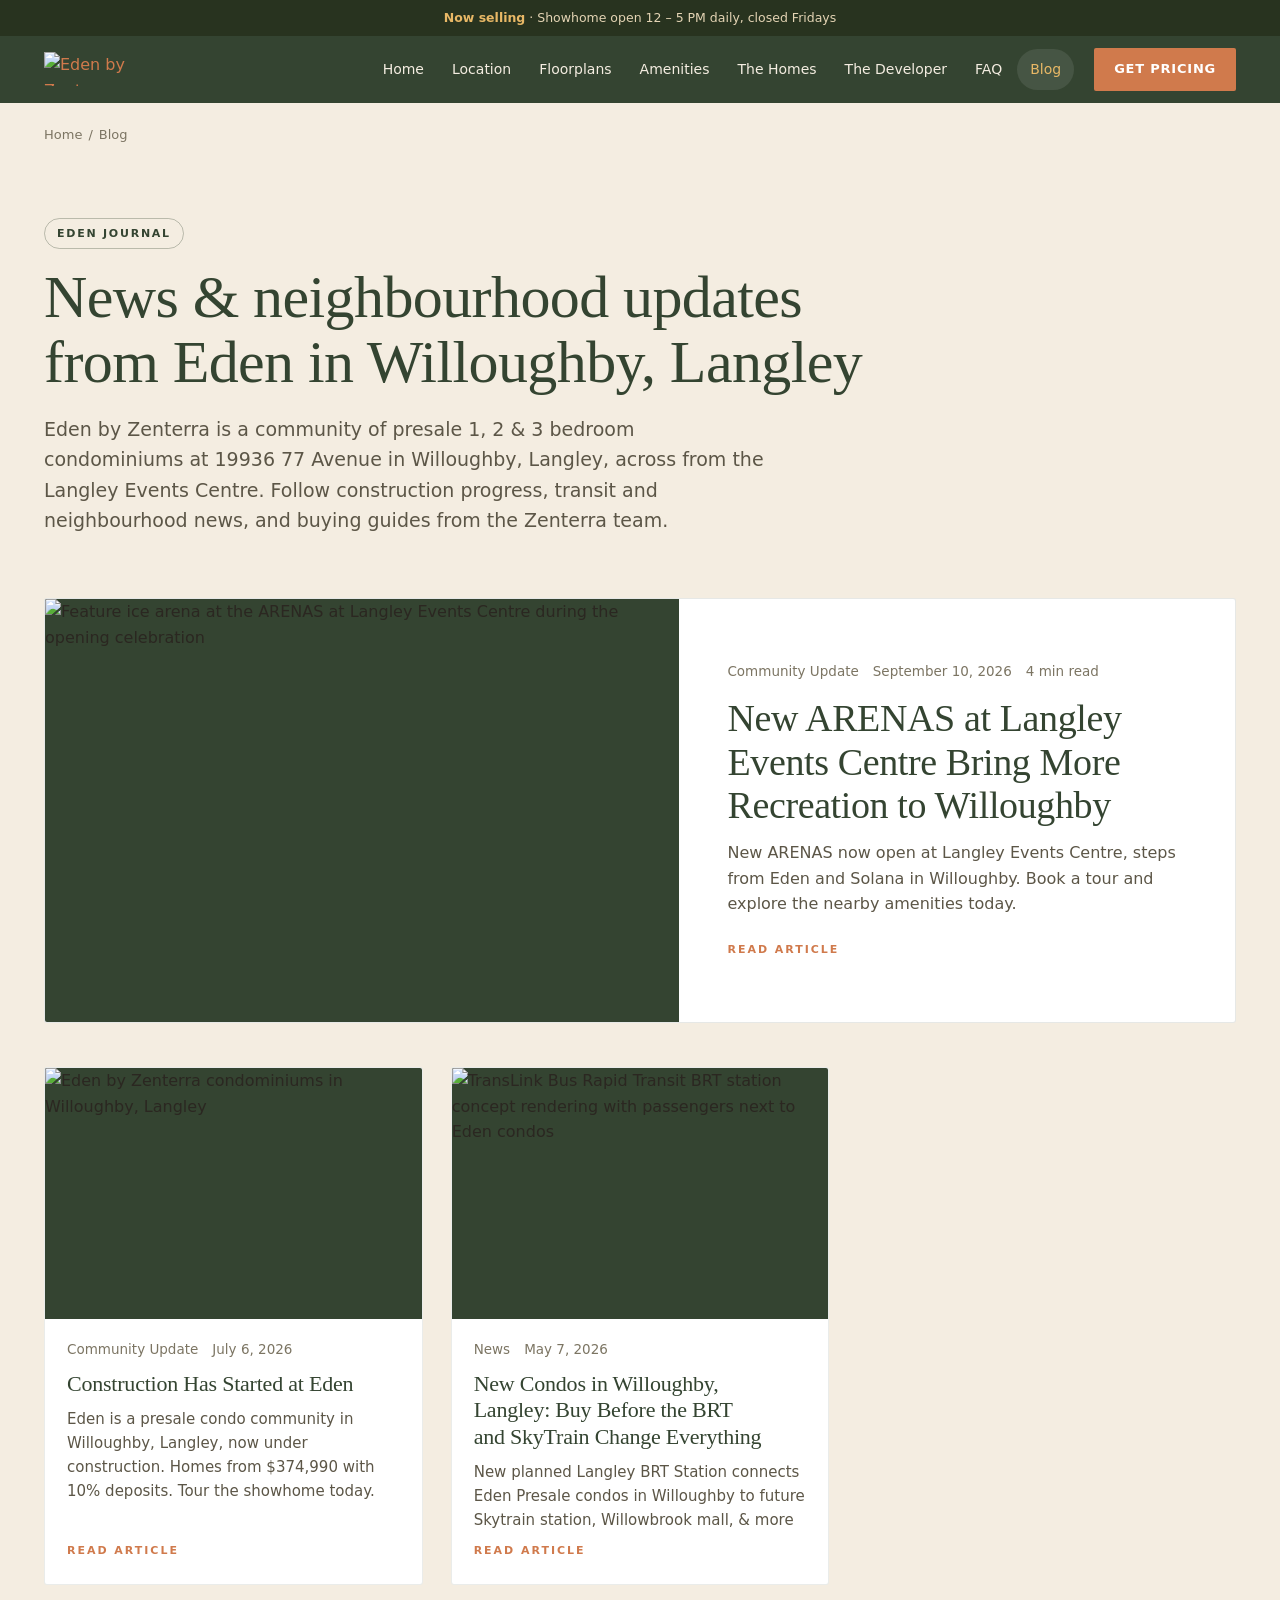
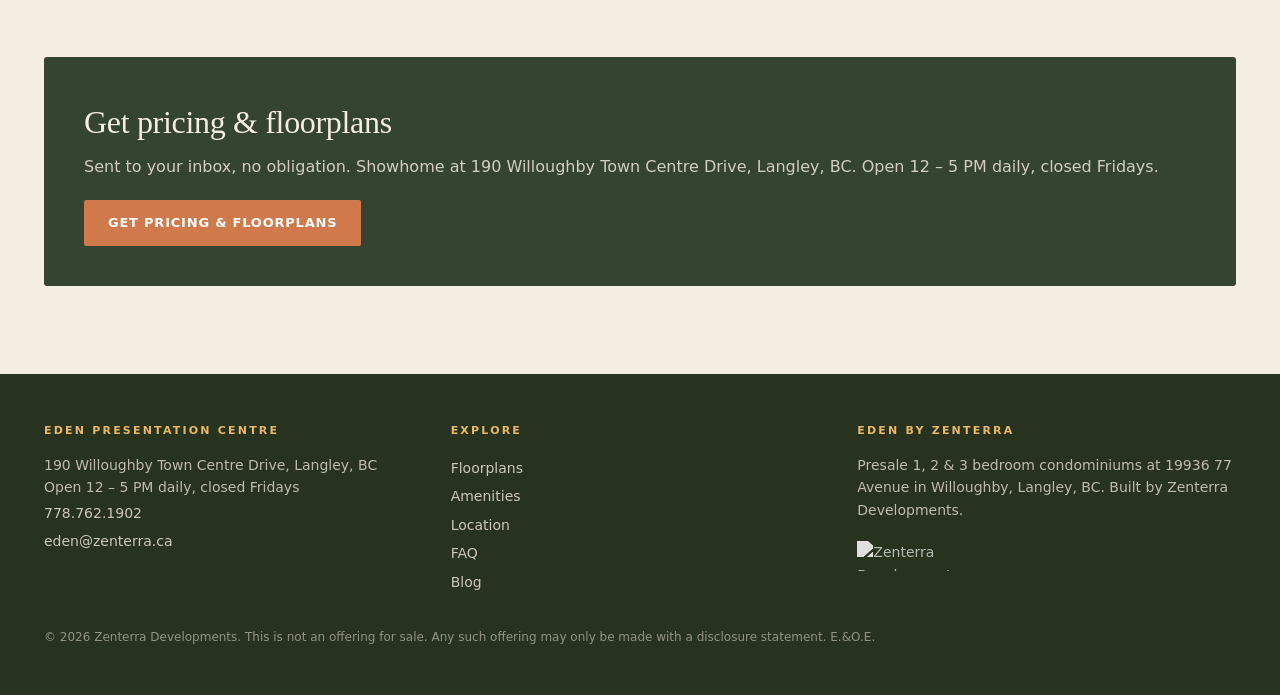
==== commit ad8f8387: "Replace the Eden site with the October 19 export. Keep the Zapier lead hook and field names, load GT" ====
--- a/blog/index.html
+++ b/blog/index.html
@@ -1,5 +1,5 @@
 <!DOCTYPE html>
-<html lang="en-CA">
+<html lang="en">
 <head>
 <meta charset="utf-8">
 <meta name="viewport" content="width=device-width, initial-scale=1, viewport-fit=cover">
@@ -18,11 +18,10 @@
 <meta name="twitter:card" content="summary_large_image">
 <meta name="twitter:site" content="@ZenterraDev">
 <link rel="preconnect" href="https://res.cloudinary.com">
-<link rel="preconnect" href="https://fonts.googleapis.com">
-<link rel="preconnect" href="https://fonts.gstatic.com" crossorigin>
+<link rel="preload" href="/assets/fonts/newsreader-var.woff2" as="font" type="font/woff2" crossorigin>
 <link rel="preload" as="image" href="https://zenterra.ca/wp-content/uploads/2026/09/arenas-langley-events-centre-feature-rink.jpg" fetchpriority="high">
-<link href="https://fonts.googleapis.com/css2?family=Newsreader:opsz,wght@6..72,300;6..72,400;6..72,500&amp;family=Hanken+Grotesk:wght@300;400;500;600&amp;display=swap" rel="stylesheet">
 <style>
+@font-face{font-family:'Newsreader';font-style:normal;font-weight:300 500;font-display:swap;src:url(/assets/fonts/newsreader-var.woff2) format('woff2');}@font-face{font-family:'Newsreader';font-style:italic;font-weight:400;font-display:swap;src:url(/assets/fonts/newsreader-italic-var.woff2) format('woff2');}@font-face{font-family:'Hanken Grotesk';font-style:normal;font-weight:300 700;font-display:swap;src:url(/assets/fonts/hanken-grotesk-var.woff2) format('woff2');}
 :root{--moss:#344431;--moss-2:#28331f;--sage:#949575;--terra:#d07a4c;--clay:#b0765e;--wheat:#e8b866;--sand:#e4d4b4;--ivory:#f4ede1;--ivory-2:#efe6d6;--ink:#2b2721;--muted:#5c5647;--serif:'Newsreader',Georgia,'Times New Roman',serif;--sans:'Hanken Grotesk',system-ui,-apple-system,sans-serif}
 *{box-sizing:border-box}html{-webkit-text-size-adjust:100%}body{margin:0;font-family:var(--sans);color:var(--ink);background:var(--ivory);-webkit-font-smoothing:antialiased;line-height:1.6}
 a{color:var(--terra);text-decoration:none}a:hover{color:var(--clay)}img{max-width:100%;height:auto;display:block}
@@ -78,17 +77,29 @@
 </style>
 <script type="application/ld+json">{"@context":"https://schema.org","@type":["Blog","CollectionPage"],"@id":"https://www.edenbyzenterra.ca/blog#blog","name":"Eden by Zenterra Blog","url":"https://www.edenbyzenterra.ca/blog","description":"News, construction updates and neighbourhood guides for Eden by Zenterra, presale 1, 2 & 3 bedroom condos in Willoughby, Langley, BC.","inLanguage":"en-CA","publisher":{"@type":"Organization","@id":"https://zenterra.ca/#organization","name":"Zenterra Developments","url":"https://zenterra.ca/","logo":{"@type":"ImageObject","url":"https://res.cloudinary.com/jvsvq2qw/image/upload/f_auto,q_auto,w_600/v1787251810/zenterra-logo_qqwugd.png"}},"about":{"@type":"ApartmentComplex","@id":"https://www.edenbyzenterra.ca/#eden","name":"Eden by Zenterra","url":"https://www.edenbyzenterra.ca/"},"blogPost":[{"@type":"BlogPosting","headline":"New ARENAS at Langley Events Centre Bring More Recreation to Willoughby","url":"https://www.edenbyzenterra.ca/blog/new-arenas-at-langley-events-centre-willoughby","datePublished":"2026-09-10","dateModified":"2026-09-21","image":"https://zenterra.ca/wp-content/uploads/2026/09/arenas-langley-events-centre-feature-rink.jpg"},{"@type":"BlogPosting","headline":"Construction Has Started at Eden","url":"https://www.edenbyzenterra.ca/blog/construction-has-started-at-eden","datePublished":"2026-07-06","dateModified":"2026-08-19","image":"https://zenterra.ca/wp-content/uploads/2026/08/Eden-1.png"},{"@type":"BlogPosting","headline":"New Condos in Willoughby, Langley: Buy Before the BRT and SkyTrain Change Everything","url":"https://www.edenbyzenterra.ca/blog/langley-brt-station-coming-next-to-eden-presale-condos","datePublished":"2026-05-07","dateModified":"2026-07-06","image":"https://zenterra.ca/wp-content/uploads/2026/05/Centre_Day_No-Red.jpg"}]}</script>
 <script type="application/ld+json">{"@context":"https://schema.org","@type":"BreadcrumbList","itemListElement":[{"@type":"ListItem","position":1,"name":"Home","item":"https://www.edenbyzenterra.ca/"},{"@type":"ListItem","position":2,"name":"Blog","item":"https://www.edenbyzenterra.ca/blog"}]}</script>
-<script>window.dataLayer=window.dataLayer||[];window.dataLayer.push({event:'page_view',page_path:"/blog",page_title:"Eden by Zenterra Blog | Willoughby, Langley Condo News & Updates",page_section:'blog'});(function(){var d=0;function g(){if(d)return;d=1;var s=document.createElement('script');s.async=true;s.src='https://www.googletagmanager.com/gtm.js?id=GTM-M4MNHS77';window.dataLayer.push({'gtm.start':Date.now(),event:'gtm.js'});document.head.appendChild(s);}addEventListener('load',function(){setTimeout(g,1200)});['pointerdown','keydown','touchstart'].forEach(function(e){addEventListener(e,g,{once:true,passive:true})});document.addEventListener('click',function(e){var a=e.target.closest&&e.target.closest('[data-cta]');if(a)window.dataLayer.push({event:'book_click',cta_location:a.getAttribute('data-cta'),page_path:"/blog"})});})();</script>
+<script>window.dataLayer=window.dataLayer||[];window.dataLayer.push({event:'page_view',page_path:"/blog",page_title:"Eden by Zenterra Blog | Willoughby, Langley Condo News & Updates",page_section:'blog'});</script>
+<!-- Google Tag Manager -->
+<script>(function(w,d,s,l,i){w[l]=w[l]||[];w[l].push({'gtm.start':new Date().getTime(),event:'gtm.js'});var f=d.getElementsByTagName(s)[0],j=d.createElement(s),dl=l!='dataLayer'?'&l='+l:'';j.async=true;j.src='https://www.googletagmanager.com/gtm.js?id='+i+dl;f.parentNode.insertBefore(j,f);})(window,document,'script','dataLayer','GTM-M4MNHS77');</script>
+<!-- End Google Tag Manager -->
+<script>document.addEventListener('click',function(e){var a=e.target.closest&&e.target.closest('[data-cta]');if(a)window.dataLayer.push({event:'book_click',cta_location:a.getAttribute('data-cta'),page_path:"/blog"});});</script>
 <script>(function(){var p=location.pathname,i=p.indexOf('/export/site/');if(i<0)return;var base=p.slice(0,i+13);document.addEventListener('DOMContentLoaded',function(){[].forEach.call(document.querySelectorAll('a[href^="/"]'),function(a){var h=a.getAttribute('href'),hash='',k=h.indexOf('#');if(k>=0){hash=h.slice(k);h=h.slice(0,k);}h=h.replace(/^\/+|\/+$/g,'');a.setAttribute('href',base+(h?h+'/':'')+'index.html'+hash);});});})();</script>
+<link rel="icon" href="/favicon.ico" sizes="any">
+<link rel="icon" type="image/png" sizes="32x32" href="/favicon-32x32.png">
+<link rel="apple-touch-icon" sizes="180x180" href="/apple-touch-icon.png">
+<link rel="manifest" href="/site.webmanifest">
+<script defer src="/assets/js/eden-lead.js"></script>
 </head>
 <body>
+<!-- Google Tag Manager (noscript) -->
+<noscript><iframe src="https://www.googletagmanager.com/ns.html?id=GTM-M4MNHS77" height="0" width="0" style="display:none;visibility:hidden" title="Google Tag Manager"></iframe></noscript>
+<!-- End Google Tag Manager (noscript) -->
 <a class="skip" href="#main">Skip to content</a>
 <header class="hd">
 <div class="ann"><strong>Now selling</strong> · Showhome open 12 – 5 PM daily, closed Fridays</div>
 <div class="bar"><a class="logo" href="/" aria-label="Eden by Zenterra home"><img src="https://res.cloudinary.com/jvsvq2qw/image/upload/f_auto,q_auto,w_600/v1787251813/eden-logo-ivory_pziaut.png" alt="Eden by Zenterra" width="120" height="34"></a>
-<nav class="nav" aria-label="Main"><a href="/">Home</a><a href="/#location">Location</a><a href="/#floorplans">Floorplans</a><a href="/#amenities">Amenities</a><a href="/#homes">The Homes</a><a href="/#developer">The Developer</a><a href="/#faq">FAQ</a><a href="/blog" aria-current="page">Blog</a></nav><a class="btn" href="/?get=pricing&from=blog_header" data-cta="header">Get pricing &amp; floorplans</a></div>
+<nav class="nav" aria-label="Main"><a href="/">Home</a><a href="/#location">Location</a><a href="/#floorplans">Floorplans</a><a href="/#amenities">Amenities</a><a href="/#homes">The Homes</a><a href="/#developer">The Developer</a><a href="/#faq">FAQ</a><a href="/blog" aria-current="page">Blog</a></nav><a class="btn" href="/?get=pricing&from=blog_header" data-cta="header">Get Pricing</a></div>
 </header>
 <main id="main"><div class="wrap"><nav class="crumbs" aria-label="Breadcrumb"><a href="/">Home</a><span aria-hidden="true">/</span><span aria-current="page">Blog</span></nav><header class="bhero"><span class="pill">Eden journal</span><h1>News &amp; neighbourhood updates from Eden in Willoughby, Langley</h1><p class="lede">Eden by Zenterra is a community of presale 1, 2 &amp; 3 bedroom condominiums at 19936 77 Avenue in Willoughby, Langley, across from the Langley Events Centre. Follow construction progress, transit and neighbourhood news, and buying guides from the Zenterra team.</p></header><a class="feat" href="/blog/new-arenas-at-langley-events-centre-willoughby"><div class="ph"><img src="https://zenterra.ca/wp-content/uploads/2026/09/arenas-langley-events-centre-feature-rink.jpg" alt="Feature ice arena at the ARENAS at Langley Events Centre during the opening celebration" width="1200" height="800" fetchpriority="high"></div><div class="tx"><span class="meta"><span>Community Update</span><time datetime="2026-09-10">September 10, 2026</time><span>4 min read</span></span><h2>New ARENAS at Langley Events Centre Bring More Recreation to Willoughby</h2><p>New ARENAS now open at Langley Events Centre, steps from Eden and Solana in Willoughby. Book a tour and explore the nearby amenities today.</p><span class="more">Read article</span></div></a><div class="grid"><a class="card" href="/blog/construction-has-started-at-eden"><div class="ph"><img src="https://zenterra.ca/wp-content/uploads/2026/08/Eden-1.png" alt="Eden by Zenterra condominiums in Willoughby, Langley" width="1200" height="800" loading="lazy" decoding="async"></div><div class="tx"><span class="meta"><span>Community Update</span><time datetime="2026-07-06">July 6, 2026</time></span><h3>Construction Has Started at Eden</h3><p>Eden is a presale condo community in Willoughby, Langley, now under construction. Homes from $374,990 with 10% deposits. Tour the showhome today.</p><span class="more">Read article</span></div></a><a class="card" href="/blog/langley-brt-station-coming-next-to-eden-presale-condos"><div class="ph"><img src="https://zenterra.ca/wp-content/uploads/2026/05/Centre_Day_No-Red.jpg" alt="TransLink Bus Rapid Transit BRT station concept rendering with passengers next to Eden condos" width="1200" height="800" loading="lazy" decoding="async"></div><div class="tx"><span class="meta"><span>News</span><time datetime="2026-05-07">May 7, 2026</time></span><h3>New Condos in Willoughby, Langley: Buy Before the BRT and SkyTrain Change Everything</h3><p>New planned Langley BRT Station connects Eden Presale condos in Willoughby to future Skytrain station, Willowbrook mall, &amp; more</p><span class="more">Read article</span></div></a></div><section class="cta" style="margin:clamp(40px,6vw,72px) 0 clamp(48px,7vw,88px)"><div><h2>Get pricing &amp; floorplans</h2><p>Sent to your inbox, no obligation. Showhome at 190 Willoughby Town Centre Drive, Langley, BC. Open 12 – 5 PM daily, closed Fridays.</p></div><a class="btn" href="/?get=pricing&from=blog_blog_index" data-cta="blog-index">Get pricing &amp; floorplans</a></section></div></main><footer class="ft"><div class="wrap cols"><div><h2>Eden presentation centre</h2><address style="font-style:normal">190 Willoughby Town Centre Drive, Langley, BC<br>Open 12 – 5 PM daily, closed Fridays<br><a href="tel:+17787621902">778.762.1902</a><a href="mailto:eden@zenterra.ca">eden@zenterra.ca</a></address></div><div><h2>Explore</h2><a href="/#floorplans">Floorplans</a><a href="/#amenities">Amenities</a><a href="/#location">Location</a><a href="/#faq">FAQ</a><a href="/blog">Blog</a></div><div><h2>Eden by Zenterra</h2><p style="margin:0;font-weight:300">Presale 1, 2 &amp; 3 bedroom condominiums at 19936 77 Avenue in Willoughby, Langley, BC. Built by Zenterra Developments.</p><img class="zl" src="https://res.cloudinary.com/jvsvq2qw/image/upload/f_auto,q_auto,w_600/v1787251810/zenterra-logo_qqwugd.png" alt="Zenterra Developments" width="140" height="30" loading="lazy"></div></div><p class="wrap" style="margin-top:32px;font-size:12px;opacity:.7">© 2026 Zenterra Developments. This is not an offering for sale. Any such offering may only be made with a disclosure statement. E.&amp;O.E.</p></footer>
-<div class="mbar"><a class="btn" href="/?get=pricing&from=blog_mobile_bar" data-cta="mobile-bar">Get pricing &amp; floorplans</a><a class="btn call" href="tel:+17787621902" data-cta="mobile-call" aria-label="Call the Eden sales team">Call</a></div>
+<div class="mbar"><a class="btn" href="/?get=pricing&from=blog_mobile_bar" data-cta="mobile-bar">Get Pricing</a><a class="btn call" href="tel:+17787621902" data-cta="mobile-call" aria-label="Call the Eden sales team">Call</a></div>
 </body>
 </html>
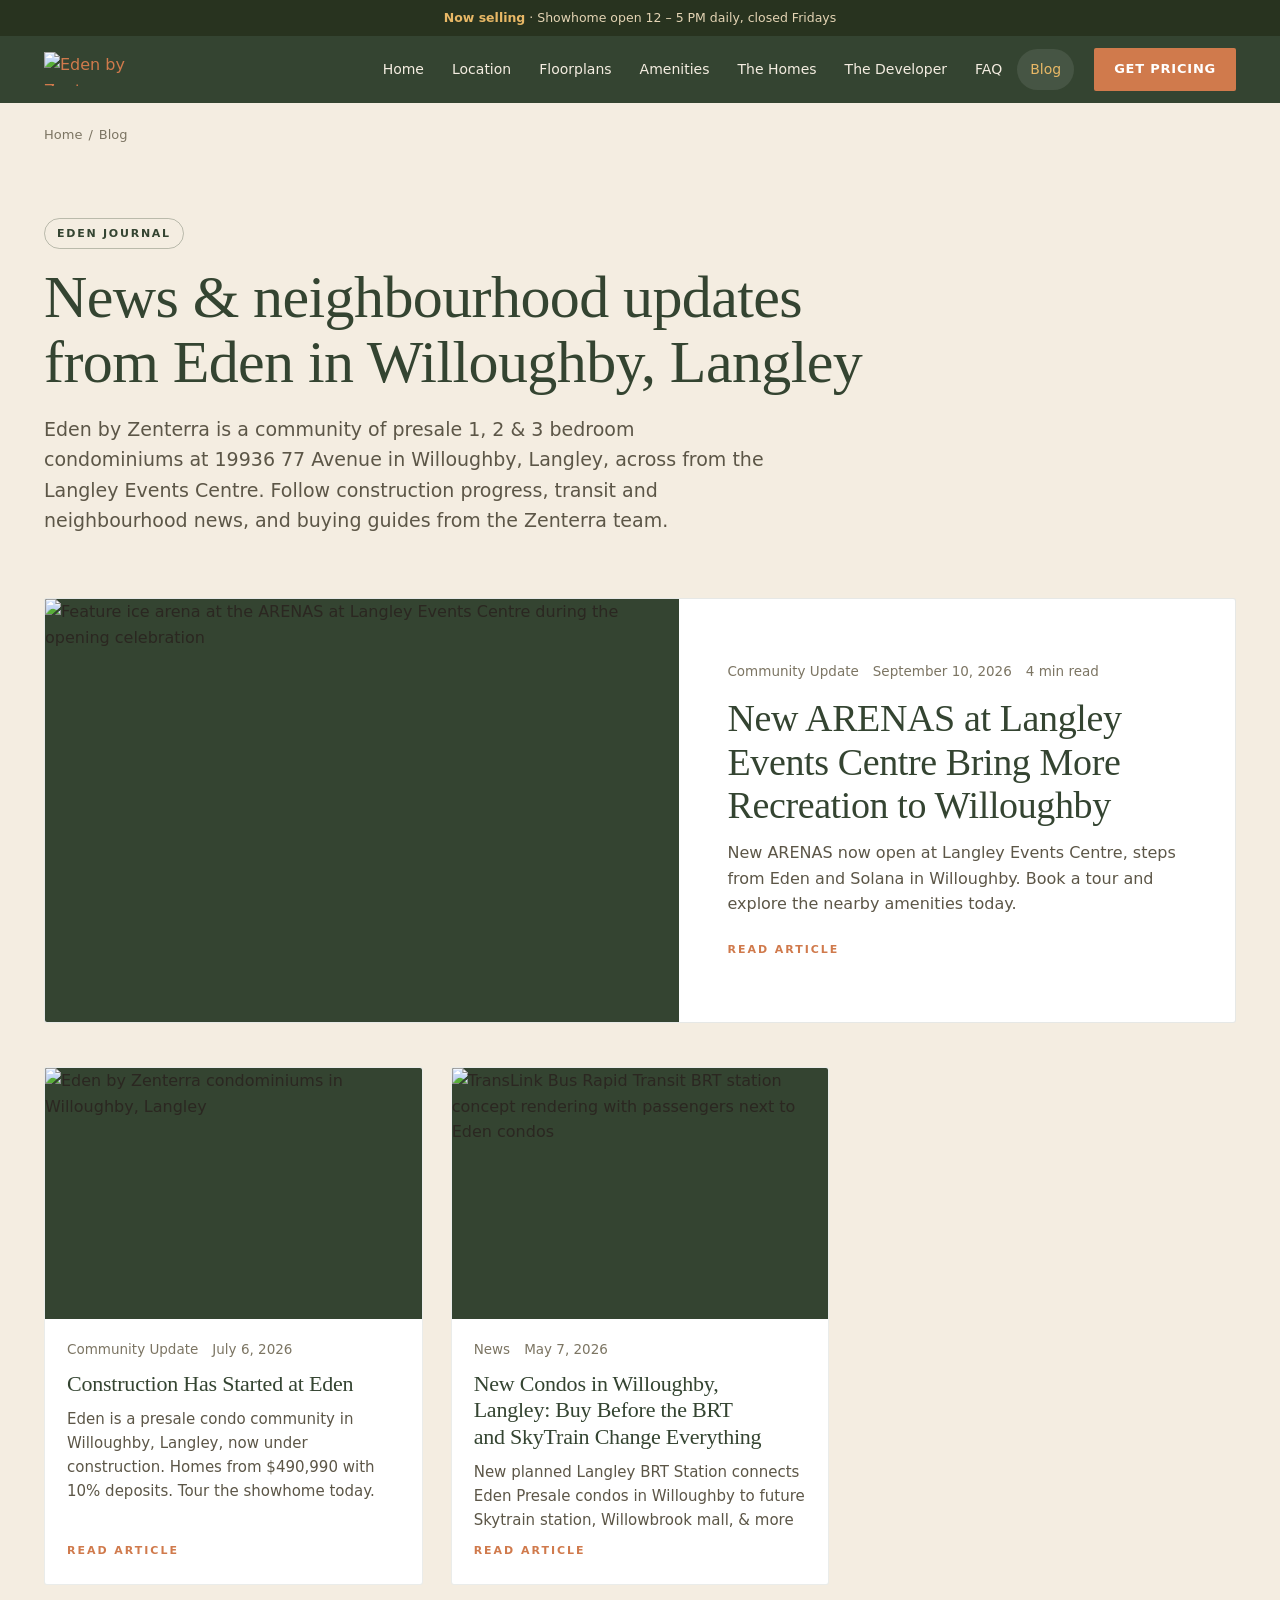
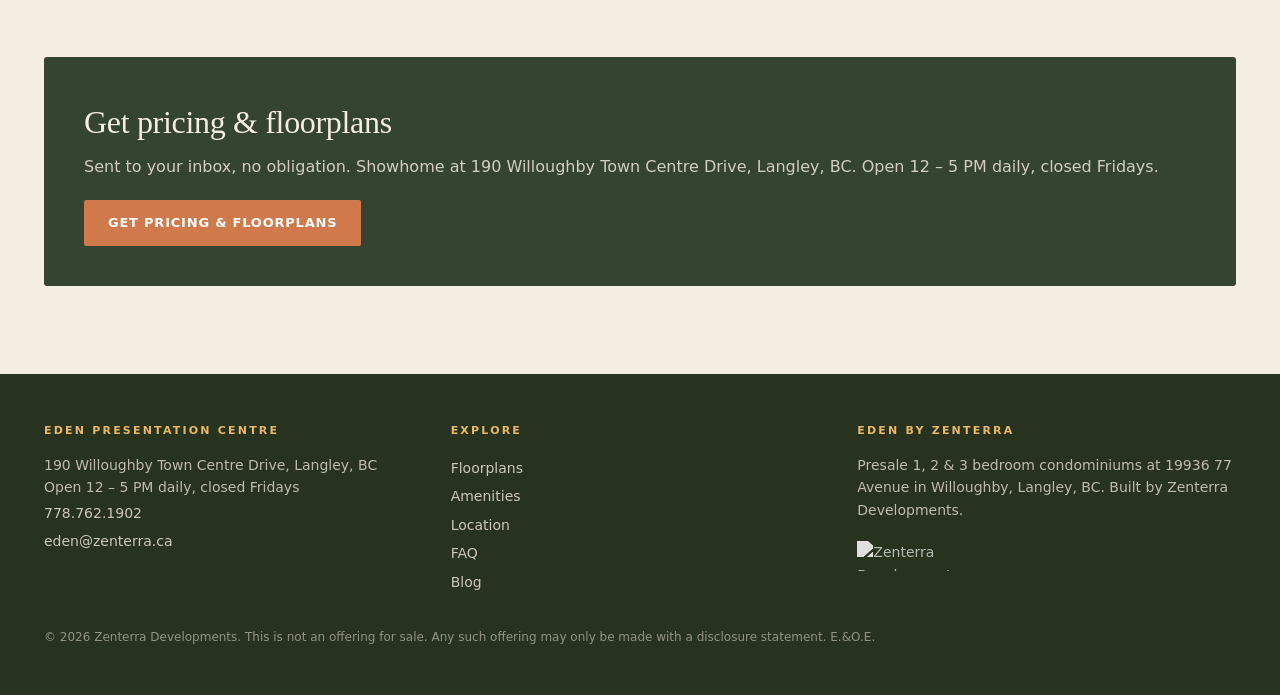
==== commit 1d864ef2: "Update the Eden construction post starting price to $490,990. Rebuild the blog from content so this " ====
--- a/blog/index.html
+++ b/blog/index.html
@@ -99,7 +99,7 @@
 <div class="bar"><a class="logo" href="/" aria-label="Eden by Zenterra home"><img src="https://res.cloudinary.com/jvsvq2qw/image/upload/f_auto,q_auto,w_600/v1787251813/eden-logo-ivory_pziaut.png" alt="Eden by Zenterra" width="120" height="34"></a>
 <nav class="nav" aria-label="Main"><a href="/">Home</a><a href="/#location">Location</a><a href="/#floorplans">Floorplans</a><a href="/#amenities">Amenities</a><a href="/#homes">The Homes</a><a href="/#developer">The Developer</a><a href="/#faq">FAQ</a><a href="/blog" aria-current="page">Blog</a></nav><a class="btn" href="/?get=pricing&from=blog_header" data-cta="header">Get Pricing</a></div>
 </header>
-<main id="main"><div class="wrap"><nav class="crumbs" aria-label="Breadcrumb"><a href="/">Home</a><span aria-hidden="true">/</span><span aria-current="page">Blog</span></nav><header class="bhero"><span class="pill">Eden journal</span><h1>News &amp; neighbourhood updates from Eden in Willoughby, Langley</h1><p class="lede">Eden by Zenterra is a community of presale 1, 2 &amp; 3 bedroom condominiums at 19936 77 Avenue in Willoughby, Langley, across from the Langley Events Centre. Follow construction progress, transit and neighbourhood news, and buying guides from the Zenterra team.</p></header><a class="feat" href="/blog/new-arenas-at-langley-events-centre-willoughby"><div class="ph"><img src="https://zenterra.ca/wp-content/uploads/2026/09/arenas-langley-events-centre-feature-rink.jpg" alt="Feature ice arena at the ARENAS at Langley Events Centre during the opening celebration" width="1200" height="800" fetchpriority="high"></div><div class="tx"><span class="meta"><span>Community Update</span><time datetime="2026-09-10">September 10, 2026</time><span>4 min read</span></span><h2>New ARENAS at Langley Events Centre Bring More Recreation to Willoughby</h2><p>New ARENAS now open at Langley Events Centre, steps from Eden and Solana in Willoughby. Book a tour and explore the nearby amenities today.</p><span class="more">Read article</span></div></a><div class="grid"><a class="card" href="/blog/construction-has-started-at-eden"><div class="ph"><img src="https://zenterra.ca/wp-content/uploads/2026/08/Eden-1.png" alt="Eden by Zenterra condominiums in Willoughby, Langley" width="1200" height="800" loading="lazy" decoding="async"></div><div class="tx"><span class="meta"><span>Community Update</span><time datetime="2026-07-06">July 6, 2026</time></span><h3>Construction Has Started at Eden</h3><p>Eden is a presale condo community in Willoughby, Langley, now under construction. Homes from $374,990 with 10% deposits. Tour the showhome today.</p><span class="more">Read article</span></div></a><a class="card" href="/blog/langley-brt-station-coming-next-to-eden-presale-condos"><div class="ph"><img src="https://zenterra.ca/wp-content/uploads/2026/05/Centre_Day_No-Red.jpg" alt="TransLink Bus Rapid Transit BRT station concept rendering with passengers next to Eden condos" width="1200" height="800" loading="lazy" decoding="async"></div><div class="tx"><span class="meta"><span>News</span><time datetime="2026-05-07">May 7, 2026</time></span><h3>New Condos in Willoughby, Langley: Buy Before the BRT and SkyTrain Change Everything</h3><p>New planned Langley BRT Station connects Eden Presale condos in Willoughby to future Skytrain station, Willowbrook mall, &amp; more</p><span class="more">Read article</span></div></a></div><section class="cta" style="margin:clamp(40px,6vw,72px) 0 clamp(48px,7vw,88px)"><div><h2>Get pricing &amp; floorplans</h2><p>Sent to your inbox, no obligation. Showhome at 190 Willoughby Town Centre Drive, Langley, BC. Open 12 – 5 PM daily, closed Fridays.</p></div><a class="btn" href="/?get=pricing&from=blog_blog_index" data-cta="blog-index">Get pricing &amp; floorplans</a></section></div></main><footer class="ft"><div class="wrap cols"><div><h2>Eden presentation centre</h2><address style="font-style:normal">190 Willoughby Town Centre Drive, Langley, BC<br>Open 12 – 5 PM daily, closed Fridays<br><a href="tel:+17787621902">778.762.1902</a><a href="mailto:eden@zenterra.ca">eden@zenterra.ca</a></address></div><div><h2>Explore</h2><a href="/#floorplans">Floorplans</a><a href="/#amenities">Amenities</a><a href="/#location">Location</a><a href="/#faq">FAQ</a><a href="/blog">Blog</a></div><div><h2>Eden by Zenterra</h2><p style="margin:0;font-weight:300">Presale 1, 2 &amp; 3 bedroom condominiums at 19936 77 Avenue in Willoughby, Langley, BC. Built by Zenterra Developments.</p><img class="zl" src="https://res.cloudinary.com/jvsvq2qw/image/upload/f_auto,q_auto,w_600/v1787251810/zenterra-logo_qqwugd.png" alt="Zenterra Developments" width="140" height="30" loading="lazy"></div></div><p class="wrap" style="margin-top:32px;font-size:12px;opacity:.7">© 2026 Zenterra Developments. This is not an offering for sale. Any such offering may only be made with a disclosure statement. E.&amp;O.E.</p></footer>
+<main id="main"><div class="wrap"><nav class="crumbs" aria-label="Breadcrumb"><a href="/">Home</a><span aria-hidden="true">/</span><span aria-current="page">Blog</span></nav><header class="bhero"><span class="pill">Eden journal</span><h1>News &amp; neighbourhood updates from Eden in Willoughby, Langley</h1><p class="lede">Eden by Zenterra is a community of presale 1, 2 &amp; 3 bedroom condominiums at 19936 77 Avenue in Willoughby, Langley, across from the Langley Events Centre. Follow construction progress, transit and neighbourhood news, and buying guides from the Zenterra team.</p></header><a class="feat" href="/blog/new-arenas-at-langley-events-centre-willoughby"><div class="ph"><img src="https://zenterra.ca/wp-content/uploads/2026/09/arenas-langley-events-centre-feature-rink.jpg" alt="Feature ice arena at the ARENAS at Langley Events Centre during the opening celebration" width="1200" height="800" fetchpriority="high"></div><div class="tx"><span class="meta"><span>Community Update</span><time datetime="2026-09-10">September 10, 2026</time><span>4 min read</span></span><h2>New ARENAS at Langley Events Centre Bring More Recreation to Willoughby</h2><p>New ARENAS now open at Langley Events Centre, steps from Eden and Solana in Willoughby. Book a tour and explore the nearby amenities today.</p><span class="more">Read article</span></div></a><div class="grid"><a class="card" href="/blog/construction-has-started-at-eden"><div class="ph"><img src="https://zenterra.ca/wp-content/uploads/2026/08/Eden-1.png" alt="Eden by Zenterra condominiums in Willoughby, Langley" width="1200" height="800" loading="lazy" decoding="async"></div><div class="tx"><span class="meta"><span>Community Update</span><time datetime="2026-07-06">July 6, 2026</time></span><h3>Construction Has Started at Eden</h3><p>Eden is a presale condo community in Willoughby, Langley, now under construction. Homes from $490,990 with 10% deposits. Tour the showhome today.</p><span class="more">Read article</span></div></a><a class="card" href="/blog/langley-brt-station-coming-next-to-eden-presale-condos"><div class="ph"><img src="https://zenterra.ca/wp-content/uploads/2026/05/Centre_Day_No-Red.jpg" alt="TransLink Bus Rapid Transit BRT station concept rendering with passengers next to Eden condos" width="1200" height="800" loading="lazy" decoding="async"></div><div class="tx"><span class="meta"><span>News</span><time datetime="2026-05-07">May 7, 2026</time></span><h3>New Condos in Willoughby, Langley: Buy Before the BRT and SkyTrain Change Everything</h3><p>New planned Langley BRT Station connects Eden Presale condos in Willoughby to future Skytrain station, Willowbrook mall, &amp; more</p><span class="more">Read article</span></div></a></div><section class="cta" style="margin:clamp(40px,6vw,72px) 0 clamp(48px,7vw,88px)"><div><h2>Get pricing &amp; floorplans</h2><p>Sent to your inbox, no obligation. Showhome at 190 Willoughby Town Centre Drive, Langley, BC. Open 12 – 5 PM daily, closed Fridays.</p></div><a class="btn" href="/?get=pricing&from=blog_blog_index" data-cta="blog-index">Get pricing &amp; floorplans</a></section></div></main><footer class="ft"><div class="wrap cols"><div><h2>Eden presentation centre</h2><address style="font-style:normal">190 Willoughby Town Centre Drive, Langley, BC<br>Open 12 – 5 PM daily, closed Fridays<br><a href="tel:+17787621902">778.762.1902</a><a href="mailto:eden@zenterra.ca">eden@zenterra.ca</a></address></div><div><h2>Explore</h2><a href="/#floorplans">Floorplans</a><a href="/#amenities">Amenities</a><a href="/#location">Location</a><a href="/#faq">FAQ</a><a href="/blog">Blog</a></div><div><h2>Eden by Zenterra</h2><p style="margin:0;font-weight:300">Presale 1, 2 &amp; 3 bedroom condominiums at 19936 77 Avenue in Willoughby, Langley, BC. Built by Zenterra Developments.</p><img class="zl" src="https://res.cloudinary.com/jvsvq2qw/image/upload/f_auto,q_auto,w_600/v1787251810/zenterra-logo_qqwugd.png" alt="Zenterra Developments" width="140" height="30" loading="lazy"></div></div><p class="wrap" style="margin-top:32px;font-size:12px;opacity:.7">© 2026 Zenterra Developments. This is not an offering for sale. Any such offering may only be made with a disclosure statement. E.&amp;O.E.</p></footer>
 <div class="mbar"><a class="btn" href="/?get=pricing&from=blog_mobile_bar" data-cta="mobile-bar">Get Pricing</a><a class="btn call" href="tel:+17787621902" data-cta="mobile-call" aria-label="Call the Eden sales team">Call</a></div>
 </body>
 </html>
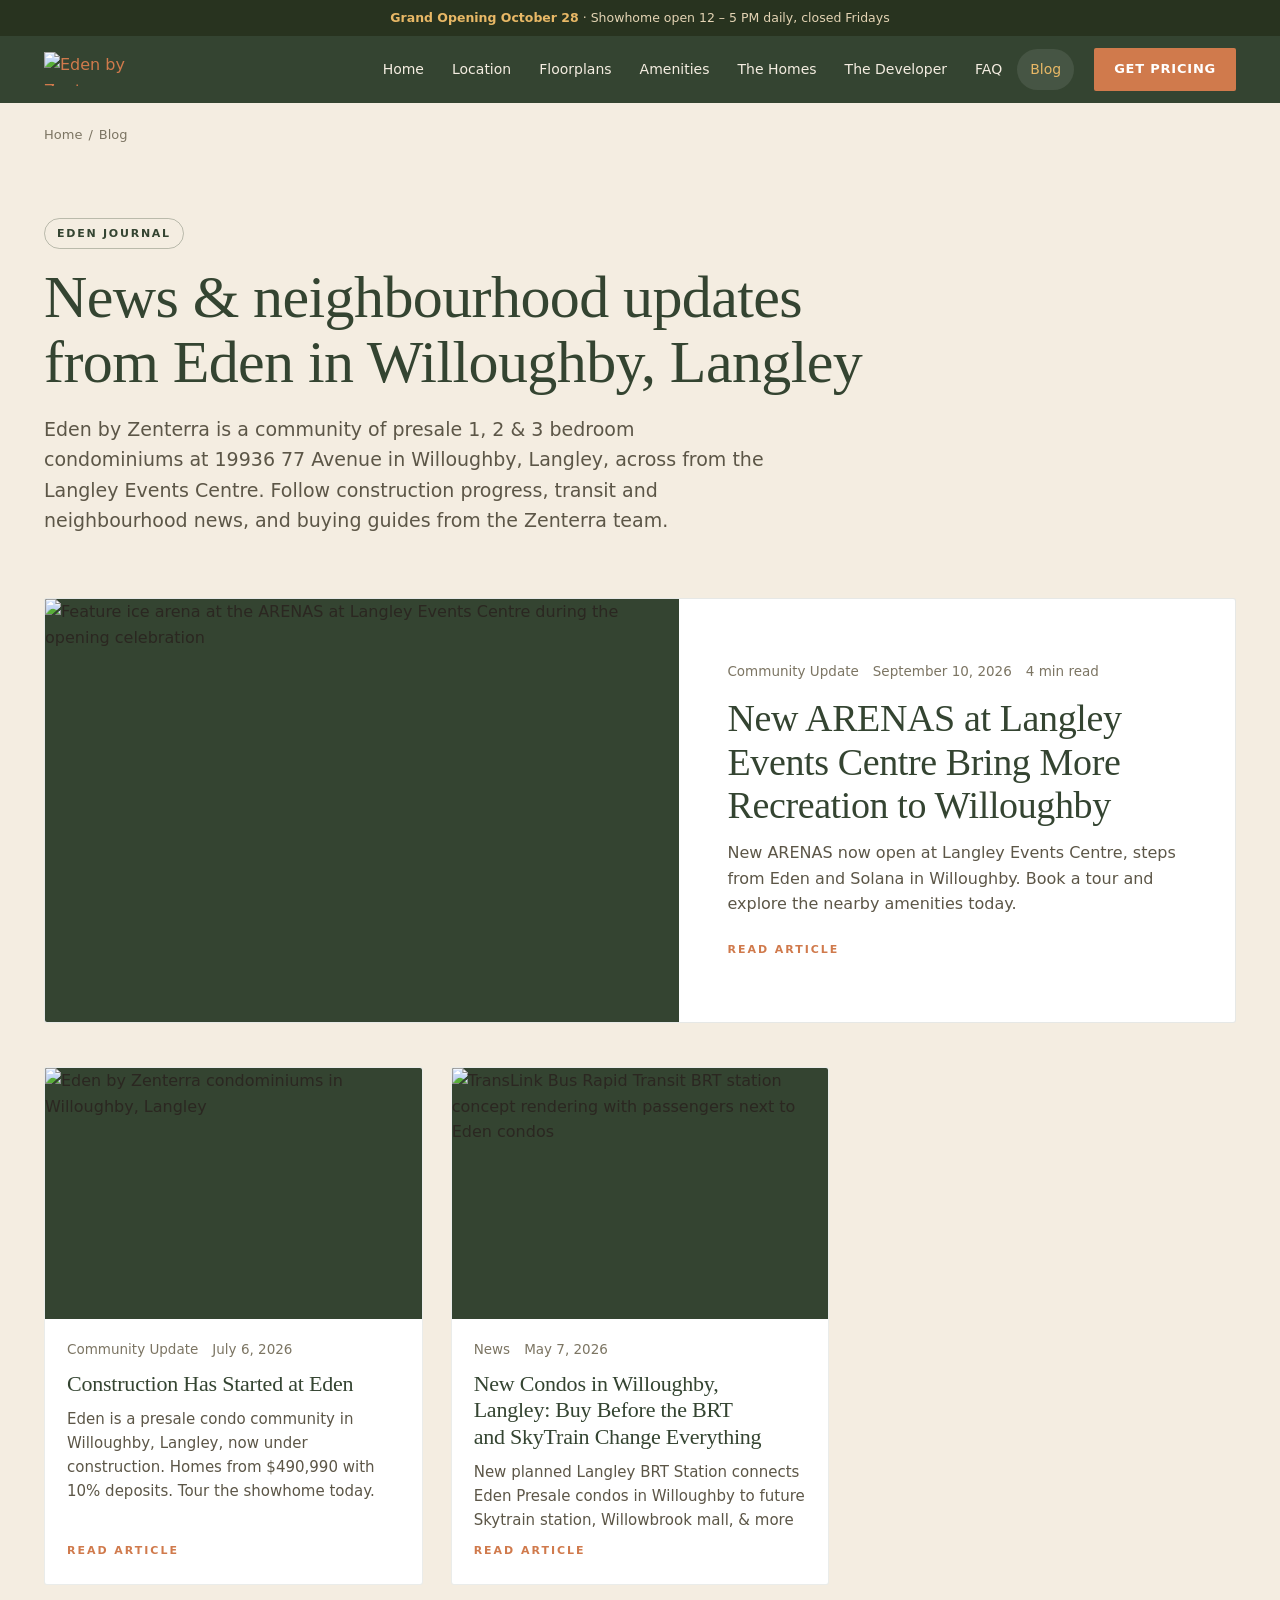
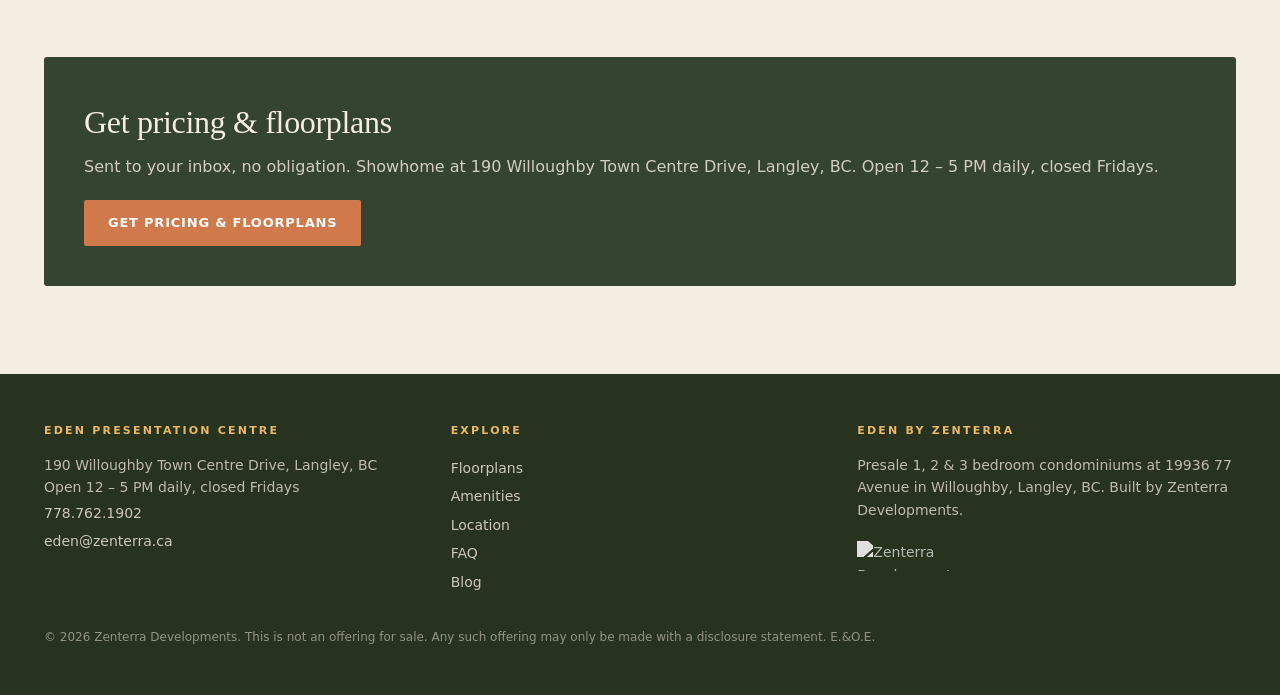
==== commit 4e17eebb: "Update the top banner lead to Grand Opening October 28. Replace the gold "Now selling" announcement " ====
--- a/blog/index.html
+++ b/blog/index.html
@@ -95,7 +95,7 @@
 <!-- End Google Tag Manager (noscript) -->
 <a class="skip" href="#main">Skip to content</a>
 <header class="hd">
-<div class="ann"><strong>Now selling</strong> · Showhome open 12 – 5 PM daily, closed Fridays</div>
+<div class="ann"><strong>Grand Opening October 28</strong> · Showhome open 12 – 5 PM daily, closed Fridays</div>
 <div class="bar"><a class="logo" href="/" aria-label="Eden by Zenterra home"><img src="https://res.cloudinary.com/jvsvq2qw/image/upload/f_auto,q_auto,w_600/v1787251813/eden-logo-ivory_pziaut.png" alt="Eden by Zenterra" width="120" height="34"></a>
 <nav class="nav" aria-label="Main"><a href="/">Home</a><a href="/#location">Location</a><a href="/#floorplans">Floorplans</a><a href="/#amenities">Amenities</a><a href="/#homes">The Homes</a><a href="/#developer">The Developer</a><a href="/#faq">FAQ</a><a href="/blog" aria-current="page">Blog</a></nav><a class="btn" href="/?get=pricing&from=blog_header" data-cta="header">Get Pricing</a></div>
 </header>
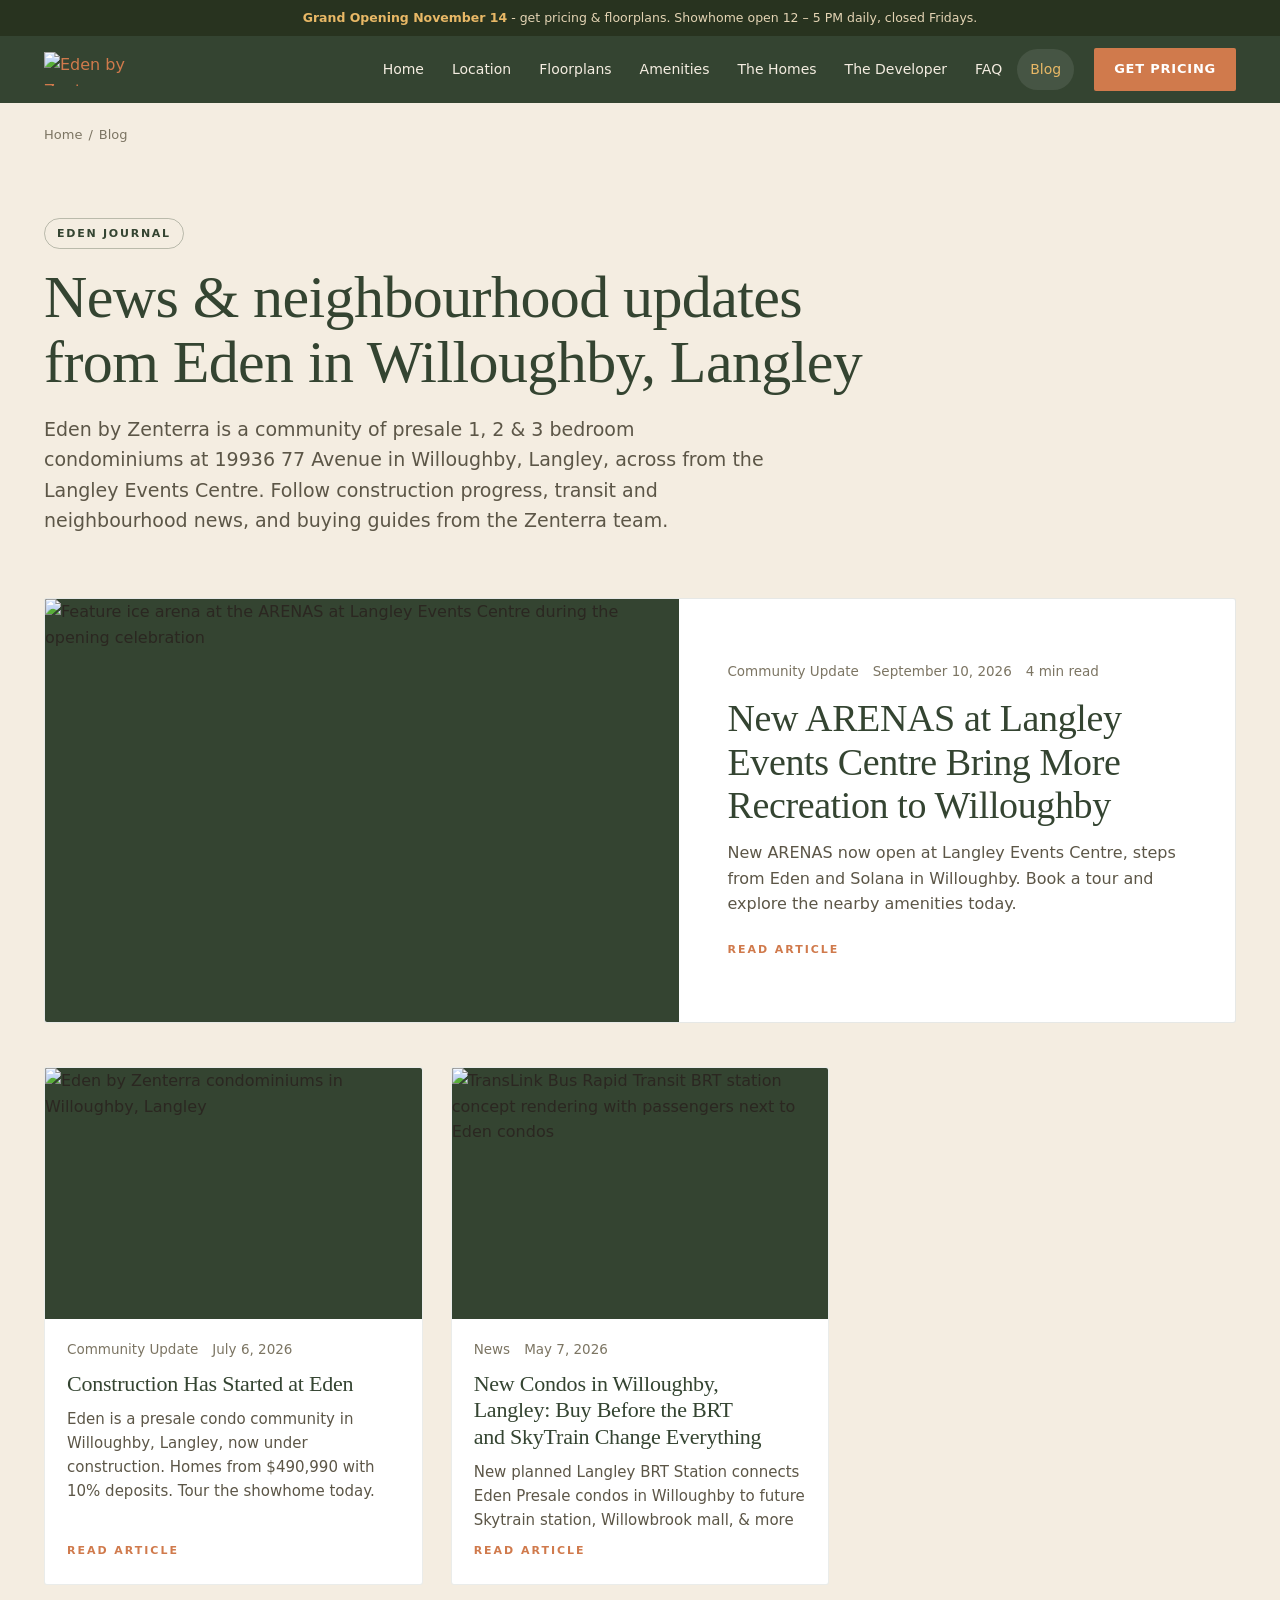
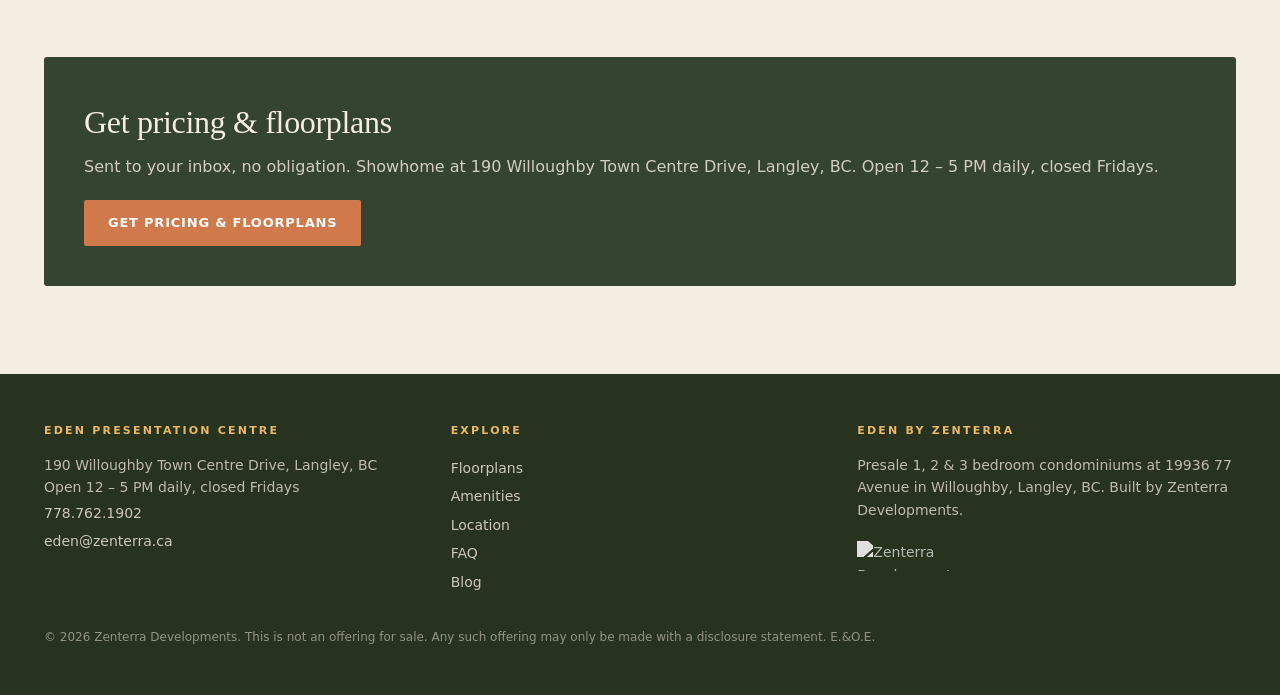
==== commit 9f387e34: "Update the Grand Opening banner to November 14 The homepage announcement, blog headers, and a new ha" ====
--- a/blog/index.html
+++ b/blog/index.html
@@ -95,7 +95,7 @@
 <!-- End Google Tag Manager (noscript) -->
 <a class="skip" href="#main">Skip to content</a>
 <header class="hd">
-<div class="ann"><strong>Grand Opening October 28</strong> · Showhome open 12 – 5 PM daily, closed Fridays</div>
+<div class="ann"><strong>Grand Opening November 14</strong> - get pricing &amp; floorplans. Showhome open 12 – 5 PM daily, closed Fridays.</div>
 <div class="bar"><a class="logo" href="/" aria-label="Eden by Zenterra home"><img src="https://res.cloudinary.com/jvsvq2qw/image/upload/f_auto,q_auto,w_600/v1787251813/eden-logo-ivory_pziaut.png" alt="Eden by Zenterra" width="120" height="34"></a>
 <nav class="nav" aria-label="Main"><a href="/">Home</a><a href="/#location">Location</a><a href="/#floorplans">Floorplans</a><a href="/#amenities">Amenities</a><a href="/#homes">The Homes</a><a href="/#developer">The Developer</a><a href="/#faq">FAQ</a><a href="/blog" aria-current="page">Blog</a></nav><a class="btn" href="/?get=pricing&from=blog_header" data-cta="header">Get Pricing</a></div>
 </header>
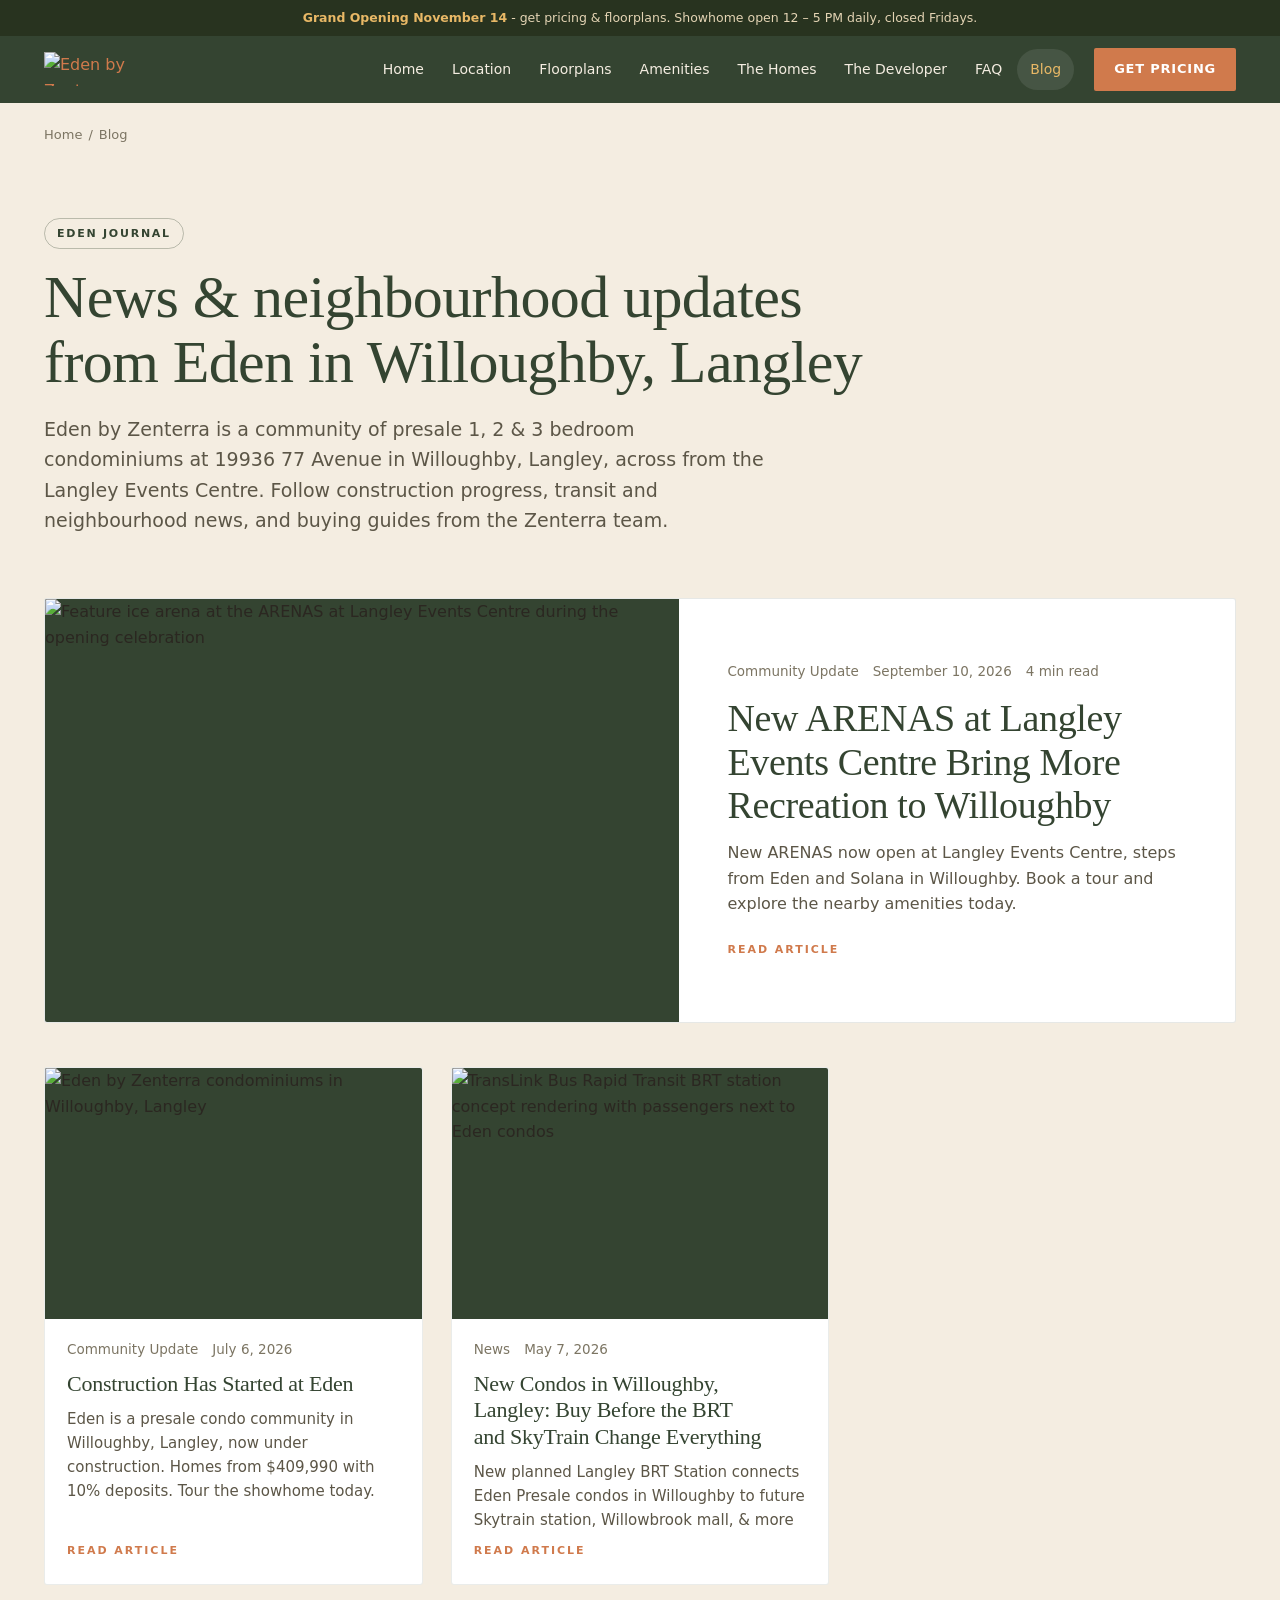
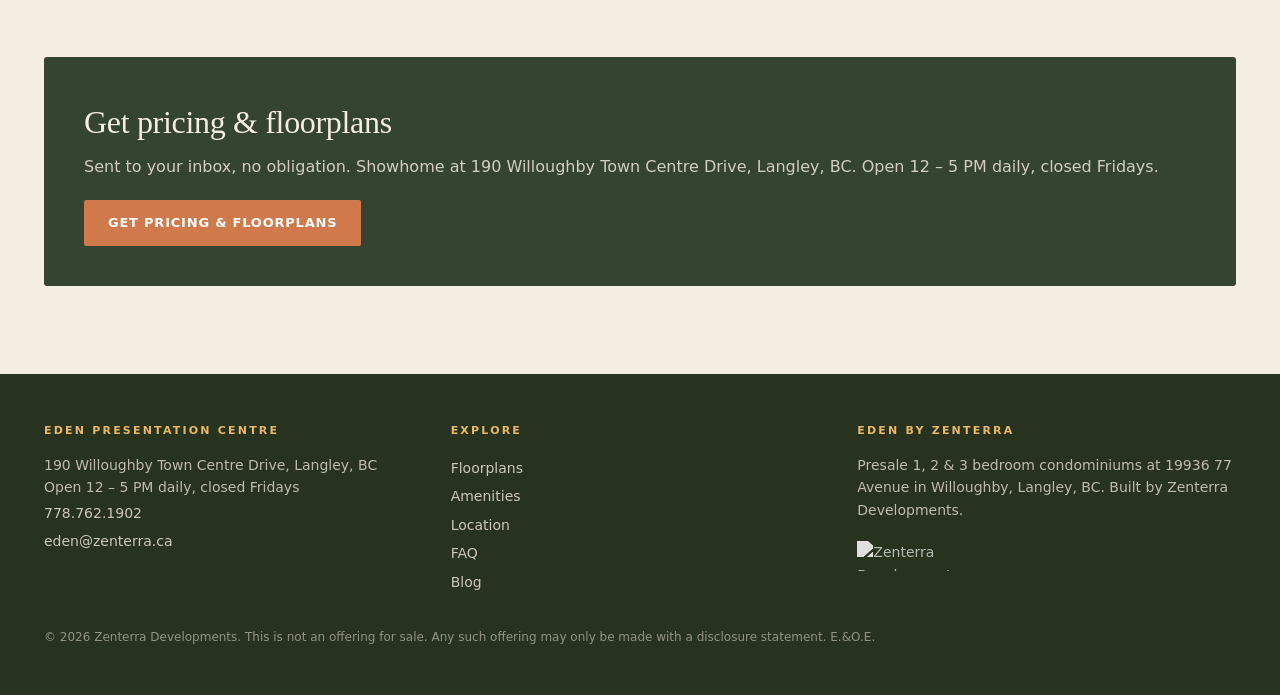
==== commit 1c34edac: "Update Eden's starting price to $409,990. Replace the displayed $490,990 starting price and the Aggr" ====
--- a/blog/index.html
+++ b/blog/index.html
@@ -99,7 +99,7 @@
 <div class="bar"><a class="logo" href="/" aria-label="Eden by Zenterra home"><img src="https://res.cloudinary.com/jvsvq2qw/image/upload/f_auto,q_auto,w_600/v1787251813/eden-logo-ivory_pziaut.png" alt="Eden by Zenterra" width="120" height="34"></a>
 <nav class="nav" aria-label="Main"><a href="/">Home</a><a href="/#location">Location</a><a href="/#floorplans">Floorplans</a><a href="/#amenities">Amenities</a><a href="/#homes">The Homes</a><a href="/#developer">The Developer</a><a href="/#faq">FAQ</a><a href="/blog" aria-current="page">Blog</a></nav><a class="btn" href="/?get=pricing&from=blog_header" data-cta="header">Get Pricing</a></div>
 </header>
-<main id="main"><div class="wrap"><nav class="crumbs" aria-label="Breadcrumb"><a href="/">Home</a><span aria-hidden="true">/</span><span aria-current="page">Blog</span></nav><header class="bhero"><span class="pill">Eden journal</span><h1>News &amp; neighbourhood updates from Eden in Willoughby, Langley</h1><p class="lede">Eden by Zenterra is a community of presale 1, 2 &amp; 3 bedroom condominiums at 19936 77 Avenue in Willoughby, Langley, across from the Langley Events Centre. Follow construction progress, transit and neighbourhood news, and buying guides from the Zenterra team.</p></header><a class="feat" href="/blog/new-arenas-at-langley-events-centre-willoughby"><div class="ph"><img src="https://zenterra.ca/wp-content/uploads/2026/09/arenas-langley-events-centre-feature-rink.jpg" alt="Feature ice arena at the ARENAS at Langley Events Centre during the opening celebration" width="1200" height="800" fetchpriority="high"></div><div class="tx"><span class="meta"><span>Community Update</span><time datetime="2026-09-10">September 10, 2026</time><span>4 min read</span></span><h2>New ARENAS at Langley Events Centre Bring More Recreation to Willoughby</h2><p>New ARENAS now open at Langley Events Centre, steps from Eden and Solana in Willoughby. Book a tour and explore the nearby amenities today.</p><span class="more">Read article</span></div></a><div class="grid"><a class="card" href="/blog/construction-has-started-at-eden"><div class="ph"><img src="https://zenterra.ca/wp-content/uploads/2026/08/Eden-1.png" alt="Eden by Zenterra condominiums in Willoughby, Langley" width="1200" height="800" loading="lazy" decoding="async"></div><div class="tx"><span class="meta"><span>Community Update</span><time datetime="2026-07-06">July 6, 2026</time></span><h3>Construction Has Started at Eden</h3><p>Eden is a presale condo community in Willoughby, Langley, now under construction. Homes from $490,990 with 10% deposits. Tour the showhome today.</p><span class="more">Read article</span></div></a><a class="card" href="/blog/langley-brt-station-coming-next-to-eden-presale-condos"><div class="ph"><img src="https://zenterra.ca/wp-content/uploads/2026/05/Centre_Day_No-Red.jpg" alt="TransLink Bus Rapid Transit BRT station concept rendering with passengers next to Eden condos" width="1200" height="800" loading="lazy" decoding="async"></div><div class="tx"><span class="meta"><span>News</span><time datetime="2026-05-07">May 7, 2026</time></span><h3>New Condos in Willoughby, Langley: Buy Before the BRT and SkyTrain Change Everything</h3><p>New planned Langley BRT Station connects Eden Presale condos in Willoughby to future Skytrain station, Willowbrook mall, &amp; more</p><span class="more">Read article</span></div></a></div><section class="cta" style="margin:clamp(40px,6vw,72px) 0 clamp(48px,7vw,88px)"><div><h2>Get pricing &amp; floorplans</h2><p>Sent to your inbox, no obligation. Showhome at 190 Willoughby Town Centre Drive, Langley, BC. Open 12 – 5 PM daily, closed Fridays.</p></div><a class="btn" href="/?get=pricing&from=blog_blog_index" data-cta="blog-index">Get pricing &amp; floorplans</a></section></div></main><footer class="ft"><div class="wrap cols"><div><h2>Eden presentation centre</h2><address style="font-style:normal">190 Willoughby Town Centre Drive, Langley, BC<br>Open 12 – 5 PM daily, closed Fridays<br><a href="tel:+17787621902">778.762.1902</a><a href="mailto:eden@zenterra.ca">eden@zenterra.ca</a></address></div><div><h2>Explore</h2><a href="/#floorplans">Floorplans</a><a href="/#amenities">Amenities</a><a href="/#location">Location</a><a href="/#faq">FAQ</a><a href="/blog">Blog</a></div><div><h2>Eden by Zenterra</h2><p style="margin:0;font-weight:300">Presale 1, 2 &amp; 3 bedroom condominiums at 19936 77 Avenue in Willoughby, Langley, BC. Built by Zenterra Developments.</p><img class="zl" src="https://res.cloudinary.com/jvsvq2qw/image/upload/f_auto,q_auto,w_600/v1787251810/zenterra-logo_qqwugd.png" alt="Zenterra Developments" width="140" height="30" loading="lazy"></div></div><p class="wrap" style="margin-top:32px;font-size:12px;opacity:.7">© 2026 Zenterra Developments. This is not an offering for sale. Any such offering may only be made with a disclosure statement. E.&amp;O.E.</p></footer>
+<main id="main"><div class="wrap"><nav class="crumbs" aria-label="Breadcrumb"><a href="/">Home</a><span aria-hidden="true">/</span><span aria-current="page">Blog</span></nav><header class="bhero"><span class="pill">Eden journal</span><h1>News &amp; neighbourhood updates from Eden in Willoughby, Langley</h1><p class="lede">Eden by Zenterra is a community of presale 1, 2 &amp; 3 bedroom condominiums at 19936 77 Avenue in Willoughby, Langley, across from the Langley Events Centre. Follow construction progress, transit and neighbourhood news, and buying guides from the Zenterra team.</p></header><a class="feat" href="/blog/new-arenas-at-langley-events-centre-willoughby"><div class="ph"><img src="https://zenterra.ca/wp-content/uploads/2026/09/arenas-langley-events-centre-feature-rink.jpg" alt="Feature ice arena at the ARENAS at Langley Events Centre during the opening celebration" width="1200" height="800" fetchpriority="high"></div><div class="tx"><span class="meta"><span>Community Update</span><time datetime="2026-09-10">September 10, 2026</time><span>4 min read</span></span><h2>New ARENAS at Langley Events Centre Bring More Recreation to Willoughby</h2><p>New ARENAS now open at Langley Events Centre, steps from Eden and Solana in Willoughby. Book a tour and explore the nearby amenities today.</p><span class="more">Read article</span></div></a><div class="grid"><a class="card" href="/blog/construction-has-started-at-eden"><div class="ph"><img src="https://zenterra.ca/wp-content/uploads/2026/08/Eden-1.png" alt="Eden by Zenterra condominiums in Willoughby, Langley" width="1200" height="800" loading="lazy" decoding="async"></div><div class="tx"><span class="meta"><span>Community Update</span><time datetime="2026-07-06">July 6, 2026</time></span><h3>Construction Has Started at Eden</h3><p>Eden is a presale condo community in Willoughby, Langley, now under construction. Homes from $409,990 with 10% deposits. Tour the showhome today.</p><span class="more">Read article</span></div></a><a class="card" href="/blog/langley-brt-station-coming-next-to-eden-presale-condos"><div class="ph"><img src="https://zenterra.ca/wp-content/uploads/2026/05/Centre_Day_No-Red.jpg" alt="TransLink Bus Rapid Transit BRT station concept rendering with passengers next to Eden condos" width="1200" height="800" loading="lazy" decoding="async"></div><div class="tx"><span class="meta"><span>News</span><time datetime="2026-05-07">May 7, 2026</time></span><h3>New Condos in Willoughby, Langley: Buy Before the BRT and SkyTrain Change Everything</h3><p>New planned Langley BRT Station connects Eden Presale condos in Willoughby to future Skytrain station, Willowbrook mall, &amp; more</p><span class="more">Read article</span></div></a></div><section class="cta" style="margin:clamp(40px,6vw,72px) 0 clamp(48px,7vw,88px)"><div><h2>Get pricing &amp; floorplans</h2><p>Sent to your inbox, no obligation. Showhome at 190 Willoughby Town Centre Drive, Langley, BC. Open 12 – 5 PM daily, closed Fridays.</p></div><a class="btn" href="/?get=pricing&from=blog_blog_index" data-cta="blog-index">Get pricing &amp; floorplans</a></section></div></main><footer class="ft"><div class="wrap cols"><div><h2>Eden presentation centre</h2><address style="font-style:normal">190 Willoughby Town Centre Drive, Langley, BC<br>Open 12 – 5 PM daily, closed Fridays<br><a href="tel:+17787621902">778.762.1902</a><a href="mailto:eden@zenterra.ca">eden@zenterra.ca</a></address></div><div><h2>Explore</h2><a href="/#floorplans">Floorplans</a><a href="/#amenities">Amenities</a><a href="/#location">Location</a><a href="/#faq">FAQ</a><a href="/blog">Blog</a></div><div><h2>Eden by Zenterra</h2><p style="margin:0;font-weight:300">Presale 1, 2 &amp; 3 bedroom condominiums at 19936 77 Avenue in Willoughby, Langley, BC. Built by Zenterra Developments.</p><img class="zl" src="https://res.cloudinary.com/jvsvq2qw/image/upload/f_auto,q_auto,w_600/v1787251810/zenterra-logo_qqwugd.png" alt="Zenterra Developments" width="140" height="30" loading="lazy"></div></div><p class="wrap" style="margin-top:32px;font-size:12px;opacity:.7">© 2026 Zenterra Developments. This is not an offering for sale. Any such offering may only be made with a disclosure statement. E.&amp;O.E.</p></footer>
 <div class="mbar"><a class="btn" href="/?get=pricing&from=blog_mobile_bar" data-cta="mobile-bar">Get Pricing</a><a class="btn call" href="tel:+17787621902" data-cta="mobile-call" aria-label="Call the Eden sales team">Call</a></div>
 </body>
 </html>
